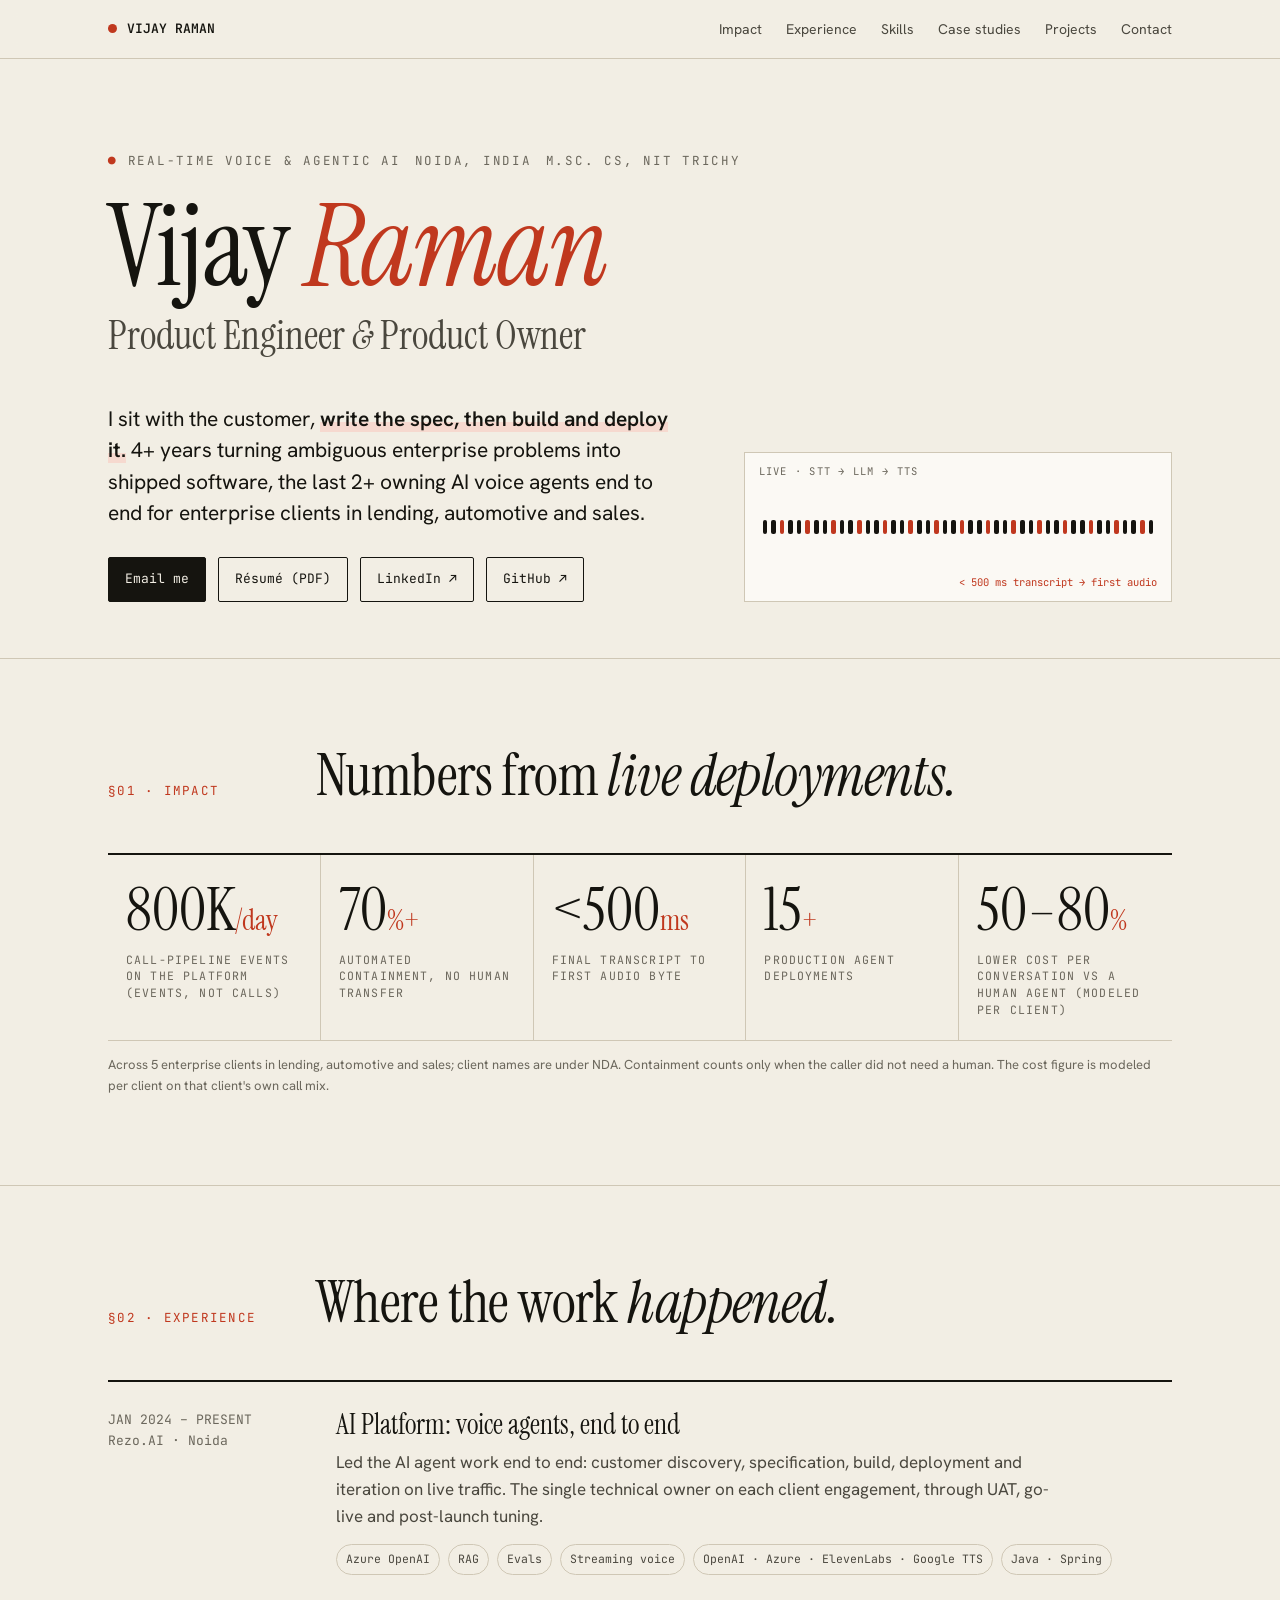
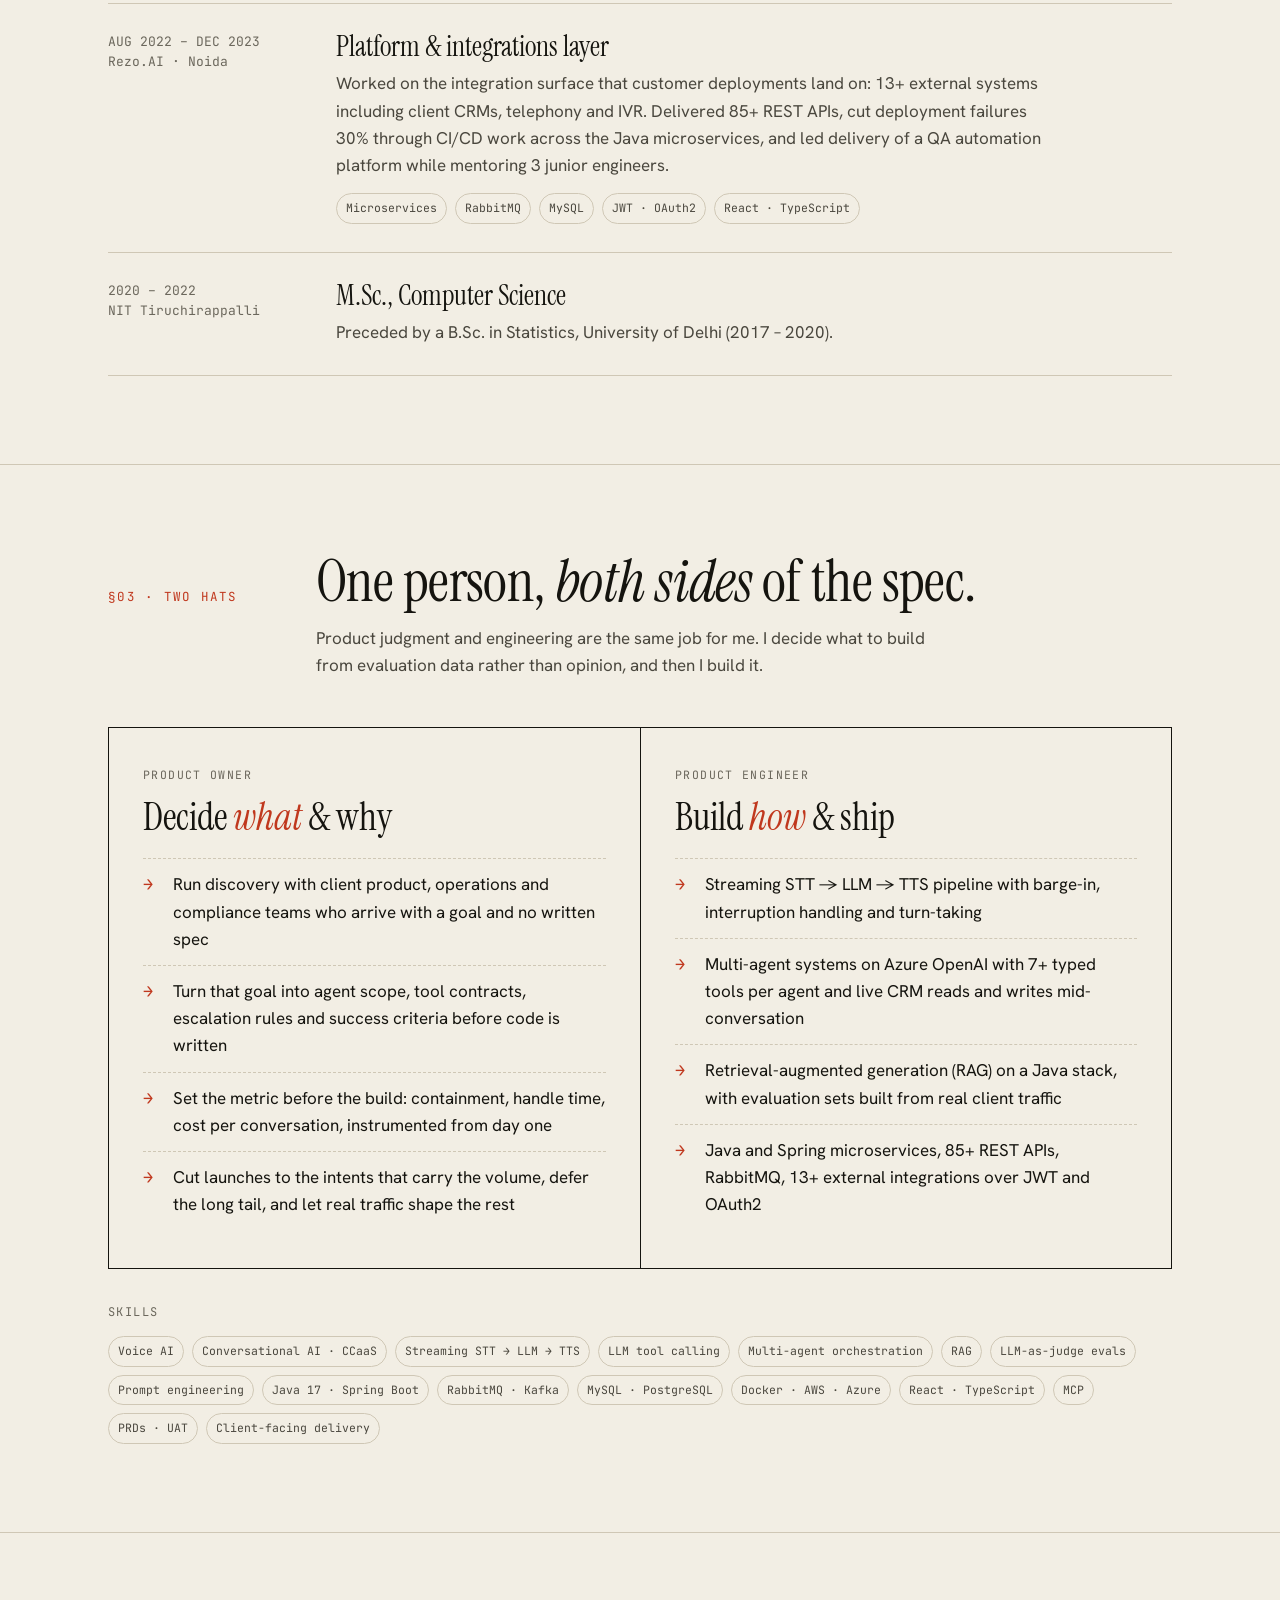
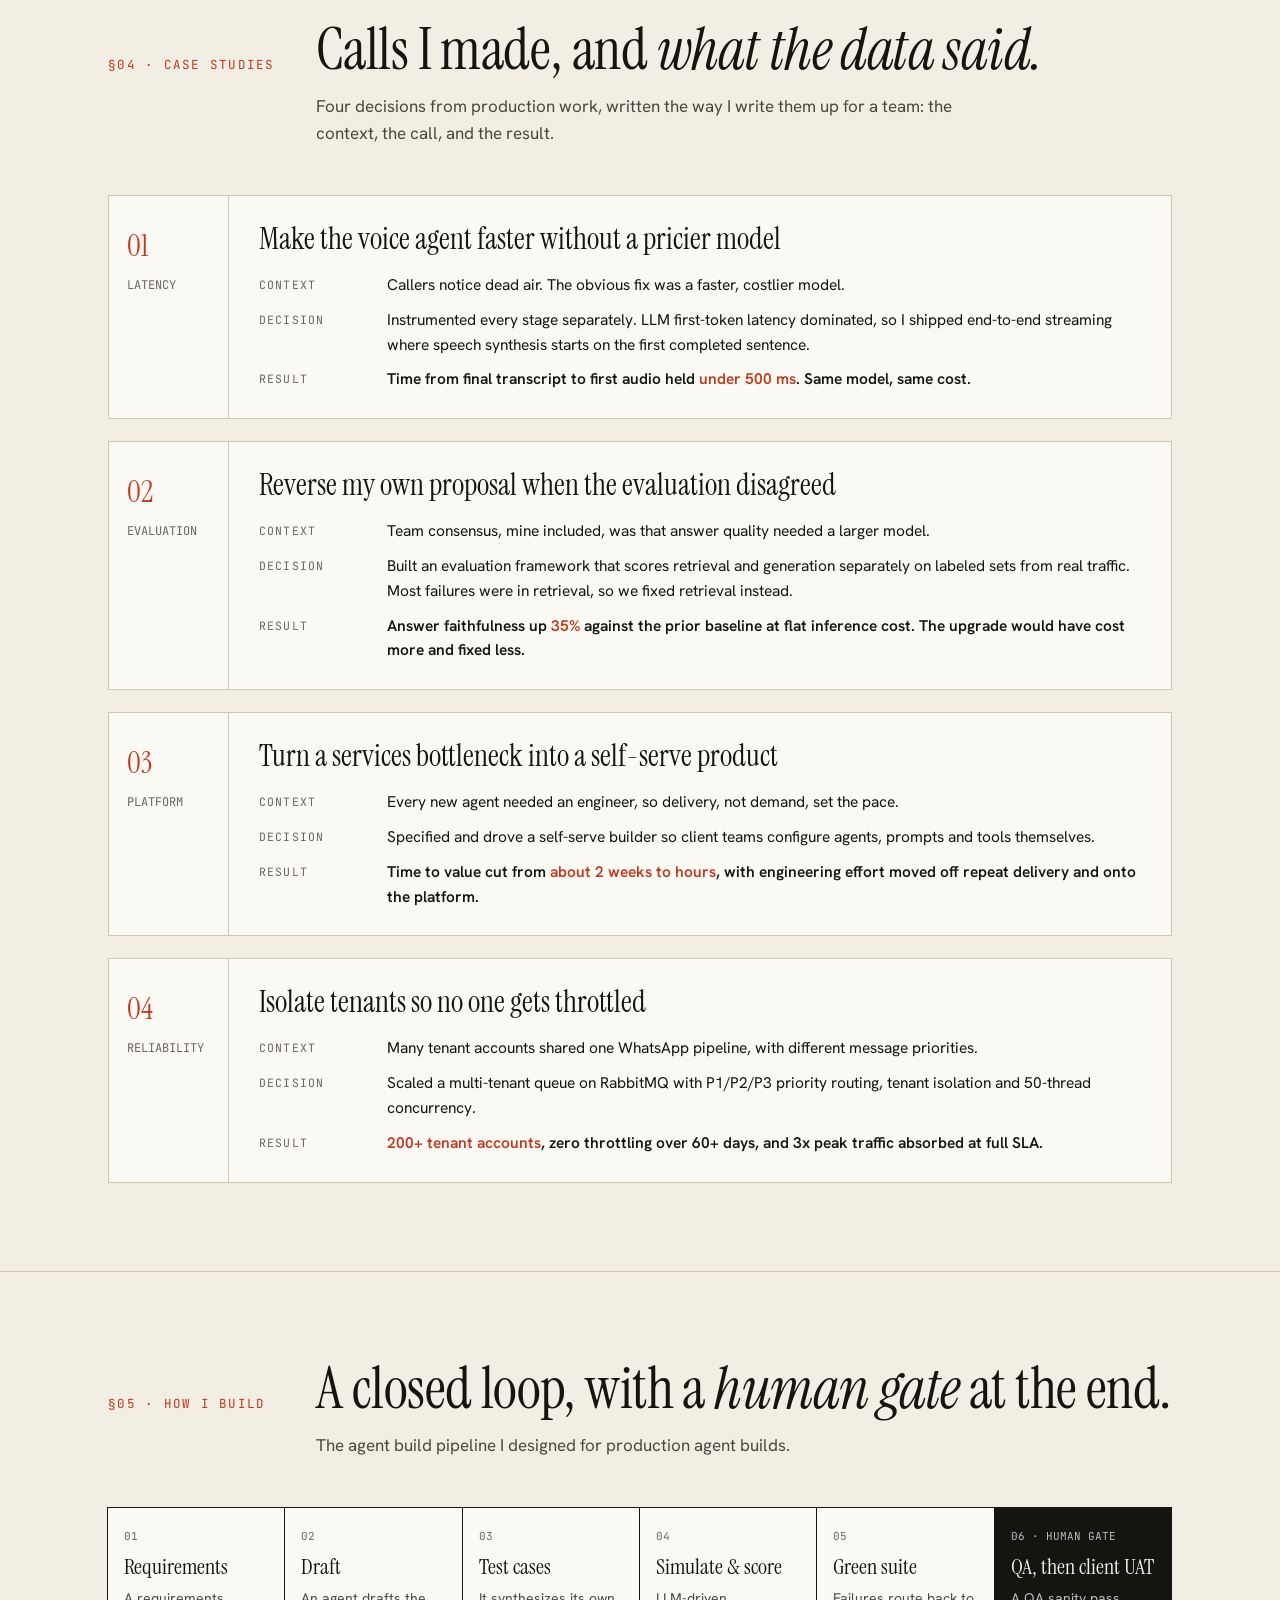
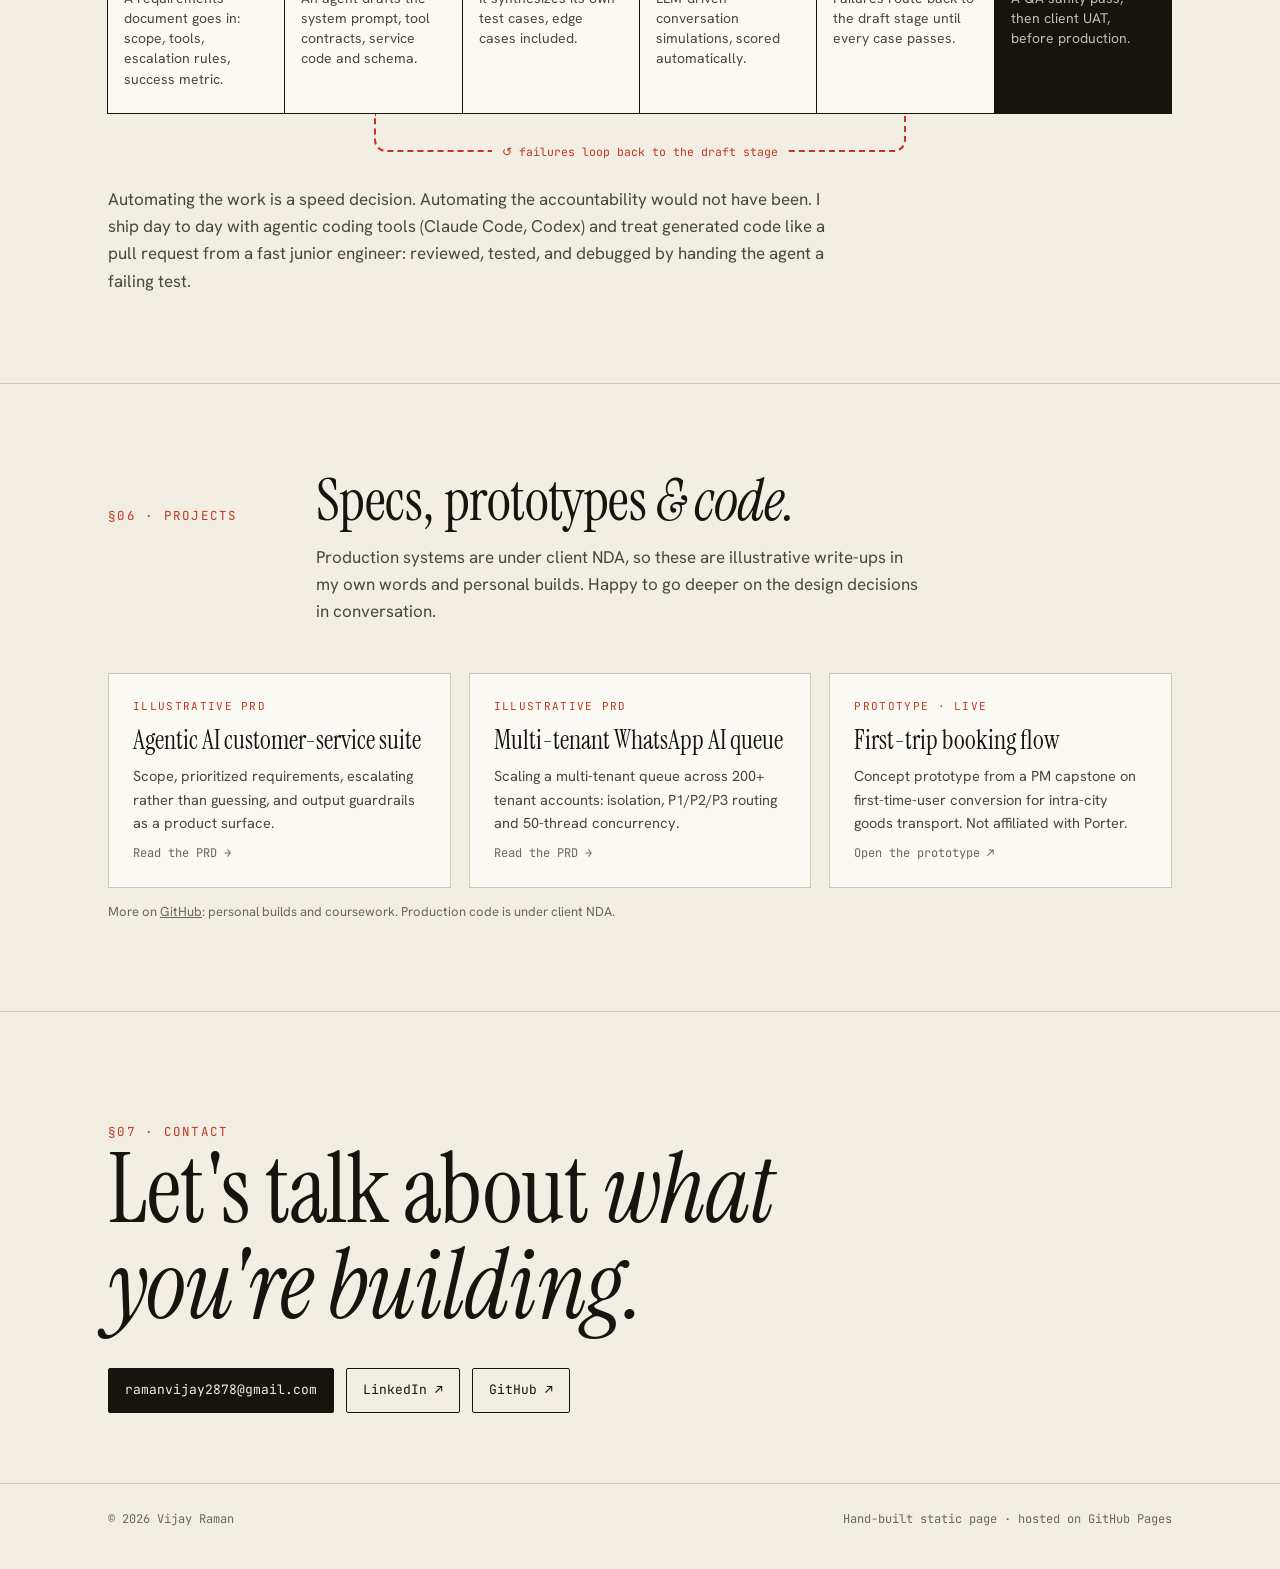
==== index.html @ 3b4a763f "Add personal portfolio site Single-page portfolio (Product Engineer & Product Owner, voice and agent" ====
<!doctype html>
<html lang="en">
<head>
<meta charset="utf-8">
<meta name="viewport" content="width=device-width, initial-scale=1">
<title>Vijay Raman · Product Engineer & Product Owner · Voice & Agentic AI</title>
<meta name="description" content="Vijay Raman builds real-time voice and agentic AI products end to end: customer discovery, specification, build, deployment and iteration on live traffic.">
<meta name="color-scheme" content="light dark">
<link rel="canonical" href="https://vijayraman1998.github.io/">
<meta property="og:title" content="Vijay Raman · Product Engineer & Product Owner">
<meta property="og:description" content="I sit with the customer, write the spec, then build and deploy it. Real-time voice and agentic AI.">
<meta property="og:type" content="website">
<meta property="og:url" content="https://vijayraman1998.github.io/">
<meta name="twitter:card" content="summary">
<link rel="icon" href="data:image/svg+xml,%3Csvg xmlns='http://www.w3.org/2000/svg' viewBox='0 0 16 16'%3E%3Ccircle cx='8' cy='8' r='6' fill='%23E2462B'/%3E%3C/svg%3E">
<script>document.documentElement.classList.add('js')</script>
<link rel="preconnect" href="https://fonts.googleapis.com">
<link rel="preconnect" href="https://fonts.gstatic.com" crossorigin>
<link href="https://fonts.googleapis.com/css2?family=Instrument+Serif:ital@0;1&family=Hanken+Grotesk:wght@400;600&family=JetBrains+Mono:wght@400;600&display=swap" rel="stylesheet">
<style>
  :root{
    --paper:#F2EEE4; --paper-2:#E9E3D6; --ink:#15140F; --ink-2:#4A473E; --ink-3:#6B675C;
    --rule:#CFC7B5; --signal:#C0381E; --signal-soft:#F6D9CF; --card:#FBF9F4;
    --serif:"Instrument Serif", Georgia, serif;
    --sans:"Hanken Grotesk", system-ui, sans-serif;
    --mono:"JetBrains Mono", ui-monospace, monospace;
  }
  @media (prefers-color-scheme: dark){
    :root{
      --paper:#12110E; --paper-2:#1B1A16; --ink:#EEE9DD; --ink-2:#BDB7A8; --ink-3:#8A8577;
      --rule:#34312A; --signal:#FF6A4D; --signal-soft:#3A1E17; --card:#191814;
    }
  }
  *{box-sizing:border-box;margin:0;padding:0}
  html{scroll-behavior:smooth;scroll-padding-top:72px}
  body{background:var(--paper);color:var(--ink);font-family:var(--sans);font-size:17px;line-height:1.6;-webkit-font-smoothing:antialiased;overflow-x:hidden}
  body::before{content:"";position:fixed;inset:0;pointer-events:none;z-index:0;opacity:.35;
    background-image:radial-gradient(var(--rule) .6px, transparent .6px);background-size:22px 22px}
  a{color:inherit}
  a:focus-visible{outline:2px solid var(--signal);outline-offset:3px}
  h1,h2,h3{text-wrap:balance}
  p{text-wrap:pretty}
  .wrap{position:relative;z-index:1;max-width:1120px;margin:0 auto;padding:0 28px}
  .sr{position:absolute;width:1px;height:1px;overflow:hidden;clip:rect(0 0 0 0);white-space:nowrap}
  .skip{position:absolute;left:-9999px;top:8px;z-index:10;background:var(--ink);color:var(--paper);padding:8px 12px;font-family:var(--mono);font-size:13px}
  .skip:focus{left:16px}

  /* nav */
  nav{position:sticky;top:0;z-index:5;background:var(--paper);background:color-mix(in srgb,var(--paper) 88%,transparent);-webkit-backdrop-filter:blur(8px);backdrop-filter:blur(8px);border-bottom:1px solid var(--rule)}
  nav .wrap{display:flex;align-items:center;justify-content:space-between;height:58px}
  .mark{font-family:var(--mono);font-size:13px;font-weight:600;text-decoration:none;display:flex;align-items:center;gap:10px;white-space:nowrap}
  .dot{width:9px;height:9px;border-radius:50%;background:var(--signal);animation:pulse 2.4s infinite}
  @keyframes pulse{0%{box-shadow:0 0 0 0 color-mix(in srgb,var(--signal) 60%,transparent)}70%{box-shadow:0 0 0 9px transparent}100%{box-shadow:0 0 0 0 transparent}}
  nav ul{display:flex;gap:24px;list-style:none;font-size:14px}
  nav ul a{text-decoration:none;color:var(--ink-2)}
  nav ul a:hover{color:var(--signal)}

  /* hero */
  header.hero{padding:92px 0 56px;border-bottom:1px solid var(--rule)}
  .eyebrow{font-family:var(--mono);font-size:12.5px;text-transform:uppercase;letter-spacing:.14em;color:var(--ink-3);display:flex;gap:14px;flex-wrap:wrap}
  .eyebrow b{color:var(--signal);font-weight:600}
  h1{font-family:var(--serif);font-weight:400;font-size:clamp(54px,9vw,118px);line-height:.92;letter-spacing:-.02em;margin:22px 0 0}
  h1 em{font-style:italic;color:var(--signal)}
  .roles{font-family:var(--serif);font-size:clamp(26px,3.4vw,40px);line-height:1.1;margin-top:14px;color:var(--ink-2)}
  .roles span{font-style:italic}
  .hero-grid{display:grid;grid-template-columns:1.15fr .85fr;gap:56px;align-items:end;margin-top:46px}
  .thesis{font-size:21px;line-height:1.5;max-width:580px}
  .thesis strong{background:linear-gradient(transparent 62%,var(--signal-soft) 62%);font-weight:600}
  .cta{display:flex;flex-wrap:wrap;gap:12px;margin-top:28px}
  .btn{font-family:var(--mono);font-size:13px;text-decoration:none;padding:11px 16px;border:1px solid var(--ink);border-radius:2px;display:inline-flex;gap:8px;align-items:center;transition:transform .15s, background .15s, color .15s}
  .btn:hover,.btn:focus-visible{transform:translateY(-2px)}
  .btn.primary{background:var(--ink);color:var(--paper)}
  .btn.primary:hover{background:var(--signal);border-color:var(--signal);color:#fff}
  .btn:not(.primary):hover{border-color:var(--signal);color:var(--signal)}

  /* waveform */
  .wave{height:150px;display:flex;align-items:center;gap:4px;padding:18px;border:1px solid var(--rule);background:var(--card);position:relative}
  .wave::before{content:"LIVE · STT → LLM → TTS";position:absolute;top:10px;left:14px;font-family:var(--mono);font-size:10.5px;letter-spacing:.12em;color:var(--ink-3)}
  .wave::after{content:"< 500 ms transcript → first audio";position:absolute;bottom:10px;right:14px;font-family:var(--mono);font-size:10.5px;color:var(--signal)}
  .wave i{flex:1;background:var(--ink);border-radius:2px;height:12%;animation:talk 1.6s ease-in-out infinite;transform-origin:center}
  .wave i:nth-child(3n){background:var(--signal)}
  @keyframes talk{0%,100%{height:10%}50%{height:var(--h,60%)}}

  /* sections */
  section{padding:88px 0;border-bottom:1px solid var(--rule)}
  .sec-head{display:grid;grid-template-columns:180px 1fr;gap:28px;margin-bottom:48px;align-items:baseline}
  .sec-no{font-family:var(--mono);font-size:12.5px;color:var(--signal);letter-spacing:.1em}
  h2{font-family:var(--serif);font-weight:400;font-size:clamp(36px,5vw,58px);line-height:1;letter-spacing:-.01em}
  h2 em{font-style:italic}
  .lede{color:var(--ink-2);max-width:640px;margin-top:14px}

  /* metrics */
  .metrics{display:grid;grid-template-columns:repeat(5,1fr);border-top:2px solid var(--ink);border-bottom:1px solid var(--rule)}
  .metric{padding:26px 18px 22px;border-right:1px solid var(--rule)}
  .metric:last-child{border-right:0}
  .metric .v{font-family:var(--serif);font-size:clamp(40px,4.6vw,60px);line-height:1}
  .metric .v small{font-size:.5em;color:var(--signal)}
  .metric .k{font-family:var(--mono);font-size:11.5px;text-transform:uppercase;letter-spacing:.1em;color:var(--ink-3);margin-top:12px;line-height:1.45}
  .footnote{font-size:13px;color:var(--ink-3);margin-top:14px}

  /* experience */
  .roles-list{display:grid;gap:0;border-top:2px solid var(--ink)}
  .role{display:grid;grid-template-columns:200px 1fr;gap:28px;padding:28px 0;border-bottom:1px solid var(--rule)}
  .role .when{font-family:var(--mono);font-size:13px;color:var(--ink-3)}
  .role h3{font-family:var(--serif);font-weight:400;font-size:28px;line-height:1.1}
  .role p{color:var(--ink-2);margin-top:8px;max-width:720px}
  .chips{display:flex;flex-wrap:wrap;gap:8px;margin-top:14px}
  .chip{font-family:var(--mono);font-size:11.5px;padding:5px 9px;border:1px solid var(--rule);border-radius:999px;color:var(--ink-2)}

  /* two hats */
  .hats{display:grid;grid-template-columns:1fr 1fr;gap:0;border:1px solid var(--ink)}
  .hat{padding:38px 34px;position:relative}
  .hat + .hat{border-left:1px solid var(--ink)}
  .hat h3{font-family:var(--serif);font-weight:400;font-size:38px;line-height:1}
  .hat h3 em{color:var(--signal)}
  .hat .tag{font-family:var(--mono);font-size:11.5px;letter-spacing:.12em;text-transform:uppercase;color:var(--ink-3);margin-bottom:14px}
  .hat ul{list-style:none;margin-top:22px}
  .hat li{padding:12px 0;border-top:1px dashed var(--rule);display:grid;grid-template-columns:22px 1fr;gap:8px}
  .hat li::before{content:"→";color:var(--signal);font-family:var(--mono)}
  .stack{margin-top:34px}
  .stack h3{font-family:var(--mono);font-size:12px;letter-spacing:.12em;text-transform:uppercase;color:var(--ink-3);font-weight:400;margin-bottom:12px}

  /* decision records */
  .records{display:grid;gap:22px}
  .rec{display:grid;grid-template-columns:120px 1fr;border:1px solid var(--rule);background:var(--card);transition:border-color .2s}
  .rec:hover{border-color:var(--ink-3)}
  .rec .id{border-right:1px solid var(--rule);padding:26px 18px;font-family:var(--mono);font-size:12px;color:var(--ink-3)}
  .rec .id b{display:block;font-size:30px;font-family:var(--serif);font-weight:400;color:var(--signal);margin-bottom:6px}
  .rec .body{padding:26px 30px}
  .rec h3{font-family:var(--serif);font-weight:400;font-size:30px;line-height:1.1}
  .rec dl{display:grid;grid-template-columns:110px 1fr;gap:10px 18px;margin-top:18px;font-size:15.5px}
  .rec dt{font-family:var(--mono);font-size:11.5px;letter-spacing:.1em;text-transform:uppercase;color:var(--ink-3);padding-top:3px}
  .rec dd.result{font-weight:600}
  .rec dd.result span{color:var(--signal)}

  /* pipeline */
  .pipe{display:grid;grid-template-columns:repeat(6,1fr);gap:0;position:relative;margin-top:8px}
  .step{border:1px solid var(--ink);margin-left:-1px;padding:20px 16px 24px;background:var(--card);min-height:170px;position:relative}
  .step .n{font-family:var(--mono);font-size:11px;color:var(--ink-3)}
  .step h3{font-family:var(--serif);font-weight:400;font-size:22px;line-height:1.1;margin:10px 0 8px;hyphens:auto}
  .step p{font-size:14px;color:var(--ink-2);line-height:1.45}
  .step.gate{background:var(--ink);color:var(--paper)}
  .step.gate p,.step.gate .n{color:color-mix(in srgb,var(--paper) 78%,transparent)}
  .loop{margin:0 0 0 calc(100%/12*3);width:calc(100%/6*3);height:38px;border:2px dashed var(--signal);border-top:0;border-radius:0 0 12px 12px;position:relative}
  .loop span{position:absolute;bottom:-11px;left:50%;transform:translateX(-50%);background:var(--paper);padding:0 10px;font-family:var(--mono);font-size:11.5px;color:var(--signal);white-space:nowrap}
  .pipe-note{margin-top:34px;max-width:720px;color:var(--ink-2)}

  /* work grid */
  .grid{display:grid;grid-template-columns:repeat(3,1fr);gap:18px}
  .card{border:1px solid var(--rule);background:var(--card);padding:24px;text-decoration:none;display:flex;flex-direction:column;gap:10px;transition:border-color .2s, transform .2s;min-height:210px}
  .card:hover,.card:focus-visible{border-color:var(--signal);transform:translateY(-4px)}
  .card .kind{font-family:var(--mono);font-size:11px;letter-spacing:.12em;text-transform:uppercase;color:var(--signal)}
  .card h3{font-family:var(--serif);font-weight:400;font-size:26px;line-height:1.1}
  .card p{font-size:14.5px;color:var(--ink-2);flex:1}
  .card .go{font-family:var(--mono);font-size:12px;color:var(--ink-3)}
  .card:hover .go{color:var(--signal)}

  /* contact */
  .contact{padding:110px 0 70px}
  .contact h2{font-size:clamp(46px,7.5vw,96px)}
  .contact .links{display:flex;flex-wrap:wrap;gap:12px;margin-top:34px}
  footer{padding:26px 0 40px;font-family:var(--mono);font-size:12px;color:var(--ink-3);display:flex;justify-content:space-between;flex-wrap:wrap;gap:10px}

  /* reveal (only when JS runs) */
  .js .rv{opacity:0;transform:translateY(18px);transition:opacity .7s ease, transform .7s ease}
  .js .rv.in{opacity:1;transform:none}
  .js .hero .rv{animation:rise .9s cubic-bezier(.2,.7,.2,1) forwards}
  .js .hero .rv:nth-child(2){animation-delay:.08s}.js .hero .rv:nth-child(3){animation-delay:.16s}
  @keyframes rise{to{opacity:1;transform:none}}
  @media (prefers-reduced-motion: reduce){
    *{animation:none!important;transition:none!important}
    html{scroll-behavior:auto}
    .js .rv{opacity:1!important;transform:none!important}
    .wave i{height:var(--h,40%)}
  }
  @media print{ .js .rv{opacity:1!important;transform:none!important} nav,.wave,.skip{display:none} body::before{display:none} }

  @media (max-width:1100px){
    .pipe{grid-template-columns:repeat(3,1fr)}
    .step{margin-top:-1px}
    .loop{display:none}
  }
  @media (max-width:900px){
    nav ul{gap:16px;overflow-x:auto;scrollbar-width:none;font-size:13px;margin-left:16px;white-space:nowrap}
    nav ul::-webkit-scrollbar{display:none}
    nav ul li:nth-child(-n+3){display:none}
    .hero-grid,.hats{grid-template-columns:1fr}
    .hat + .hat{border-left:0;border-top:1px solid var(--ink)}
    .metrics{grid-template-columns:repeat(2,1fr);border-bottom:0}
    .metric{border-bottom:1px solid var(--rule)}
    .metric:nth-child(2n){border-right:0}
    .metric:last-child{grid-column:1/-1}
    .sec-head,.role{grid-template-columns:1fr;gap:10px}
    .pipe{grid-template-columns:repeat(2,1fr)}
    .grid{grid-template-columns:1fr}
    .rec{grid-template-columns:1fr}
    .rec .id{border-right:0;border-bottom:1px solid var(--rule);padding:16px 22px}
    .rec dl{grid-template-columns:1fr;gap:4px}
    .rec dd{margin-bottom:10px}
  }
  @media (max-width:520px){
    .wrap{padding:0 16px}
    header.hero{padding-top:56px}
    .metrics{grid-template-columns:1fr}
    .metric{border-right:0}
    .pipe{grid-template-columns:1fr}
    nav ul li:nth-child(-n+4){display:none}
  }
</style>
</head>
<body>
<a class="skip" href="#impact">Skip to content</a>

<nav aria-label="Sections">
  <div class="wrap">
    <a class="mark" href="#top"><span class="dot" aria-hidden="true"></span>VIJAY RAMAN</a>
    <ul>
      <li><a href="#impact">Impact</a></li>
      <li><a href="#experience">Experience</a></li>
      <li><a href="#skills">Skills</a></li>
      <li><a href="#decisions">Case studies</a></li>
      <li><a href="#work">Projects</a></li>
      <li><a href="#contact">Contact</a></li>
    </ul>
  </div>
</nav>

<header class="hero" id="top">
  <div class="wrap">
    <div class="eyebrow rv"><span><b aria-hidden="true">●</b> Real-time voice &amp; agentic AI</span><span>Noida, India</span><span>M.Sc. CS, NIT Trichy</span></div>
    <h1 class="rv">Vijay <em>Raman</em></h1>
    <p class="roles rv">Product Engineer <span>&amp;</span> Product Owner</p>

    <div class="hero-grid">
      <div>
        <p class="thesis">I sit with the customer, <strong>write the spec, then build and deploy it.</strong> 4+ years turning ambiguous enterprise problems into shipped software, the last 2+ owning AI voice agents end to end for enterprise clients in lending, automotive and sales.</p>
        <div class="cta">
          <a class="btn primary" href="mailto:ramanvijay2878@gmail.com">Email me</a>
          <a class="btn" href="resume.pdf" target="_blank" rel="noopener">Résumé (PDF)<span class="sr"> (opens in new tab)</span></a>
          <a class="btn" href="https://www.linkedin.com/in/vijay-raman-a6b947178/" target="_blank" rel="noopener">LinkedIn <span aria-hidden="true">↗</span><span class="sr"> (opens in new tab)</span></a>
          <a class="btn" href="https://github.com/Vijayraman1998" target="_blank" rel="noopener">GitHub <span aria-hidden="true">↗</span><span class="sr"> (opens in new tab)</span></a>
        </div>
      </div>
      <div class="wave" aria-hidden="true" id="wave"></div>
    </div>
  </div>
</header>

<main>
<section id="impact">
  <div class="wrap">
    <div class="sec-head rv"><div class="sec-no">§01 · IMPACT</div><div><h2>Numbers from <em>live deployments.</em></h2></div></div>
    <div class="metrics rv">
      <div class="metric"><div class="v">800K<small>/day</small></div><div class="k">Call-pipeline events on the platform (events, not calls)</div></div>
      <div class="metric"><div class="v">70<small>%+</small></div><div class="k">Automated containment, no human transfer</div></div>
      <div class="metric"><div class="v">&lt;500<small>ms</small></div><div class="k">Final transcript to first audio byte</div></div>
      <div class="metric"><div class="v">15<small>+</small></div><div class="k">Production agent deployments</div></div>
      <div class="metric"><div class="v">50–80<small>%</small></div><div class="k">Lower cost per conversation vs a human agent (modeled per client)</div></div>
    </div>
    <p class="footnote rv">Across 5 enterprise clients in lending, automotive and sales; client names are under NDA. Containment counts only when the caller did not need a human. The cost figure is modeled per client on that client's own call mix.</p>
  </div>
</section>

<section id="experience">
  <div class="wrap">
    <div class="sec-head rv"><div class="sec-no">§02 · EXPERIENCE</div><div><h2>Where the work <em>happened.</em></h2></div></div>
    <div class="roles-list">
      <div class="role rv">
        <div class="when">JAN 2024 – PRESENT<br>Rezo.AI · Noida</div>
        <div>
          <h3>AI Platform: voice agents, end to end</h3>
          <p>Led the AI agent work end to end: customer discovery, specification, build, deployment and iteration on live traffic. The single technical owner on each client engagement, through UAT, go-live and post-launch tuning.</p>
          <div class="chips"><span class="chip">Azure OpenAI</span><span class="chip">RAG</span><span class="chip">Evals</span><span class="chip">Streaming voice</span><span class="chip">OpenAI · Azure · ElevenLabs · Google TTS</span><span class="chip">Java · Spring</span></div>
        </div>
      </div>
      <div class="role rv">
        <div class="when">AUG 2022 – DEC 2023<br>Rezo.AI · Noida</div>
        <div>
          <h3>Platform &amp; integrations layer</h3>
          <p>Worked on the integration surface that customer deployments land on: 13+ external systems including client CRMs, telephony and IVR. Delivered 85+ REST APIs, cut deployment failures 30% through CI/CD work across the Java microservices, and led delivery of a QA automation platform while mentoring 3 junior engineers.</p>
          <div class="chips"><span class="chip">Microservices</span><span class="chip">RabbitMQ</span><span class="chip">MySQL</span><span class="chip">JWT · OAuth2</span><span class="chip">React · TypeScript</span></div>
        </div>
      </div>
      <div class="role rv">
        <div class="when">2020 – 2022<br>NIT Tiruchirappalli</div>
        <div>
          <h3>M.Sc., Computer Science</h3>
          <p>Preceded by a B.Sc. in Statistics, University of Delhi (2017 – 2020).</p>
        </div>
      </div>
    </div>
  </div>
</section>

<section id="skills">
  <div class="wrap">
    <div class="sec-head rv"><div class="sec-no">§03 · TWO HATS</div><div><h2>One person, <em>both sides</em> of the spec.</h2><p class="lede">Product judgment and engineering are the same job for me. I decide what to build from evaluation data rather than opinion, and then I build it.</p></div></div>
    <div class="hats rv">
      <div class="hat">
        <div class="tag">Product Owner</div>
        <h3>Decide <em>what</em> &amp; why</h3>
        <ul>
          <li>Run discovery with client product, operations and compliance teams who arrive with a goal and no written spec</li>
          <li>Turn that goal into agent scope, tool contracts, escalation rules and success criteria before code is written</li>
          <li>Set the metric before the build: containment, handle time, cost per conversation, instrumented from day one</li>
          <li>Cut launches to the intents that carry the volume, defer the long tail, and let real traffic shape the rest</li>
        </ul>
      </div>
      <div class="hat">
        <div class="tag">Product Engineer</div>
        <h3>Build <em>how</em> &amp; ship</h3>
        <ul>
          <li>Streaming STT → LLM → TTS pipeline with barge-in, interruption handling and turn-taking</li>
          <li>Multi-agent systems on Azure OpenAI with 7+ typed tools per agent and live CRM reads and writes mid-conversation</li>
          <li>Retrieval-augmented generation (RAG) on a Java stack, with evaluation sets built from real client traffic</li>
          <li>Java and Spring microservices, 85+ REST APIs, RabbitMQ, 13+ external integrations over JWT and OAuth2</li>
        </ul>
      </div>
    </div>
    <div class="stack rv">
      <h3>Skills</h3>
      <div class="chips">
        <span class="chip">Voice AI</span><span class="chip">Conversational AI · CCaaS</span><span class="chip">Streaming STT → LLM → TTS</span><span class="chip">LLM tool calling</span><span class="chip">Multi-agent orchestration</span><span class="chip">RAG</span><span class="chip">LLM-as-judge evals</span><span class="chip">Prompt engineering</span><span class="chip">Java 17 · Spring Boot</span><span class="chip">RabbitMQ · Kafka</span><span class="chip">MySQL · PostgreSQL</span><span class="chip">Docker · AWS · Azure</span><span class="chip">React · TypeScript</span><span class="chip">MCP</span><span class="chip">PRDs · UAT</span><span class="chip">Client-facing delivery</span>
      </div>
    </div>
  </div>
</section>

<section id="decisions">
  <div class="wrap">
    <div class="sec-head rv"><div class="sec-no">§04 · CASE STUDIES</div><div><h2>Calls I made, and <em>what the data said.</em></h2><p class="lede">Four decisions from production work, written the way I write them up for a team: the context, the call, and the result.</p></div></div>
    <div class="records">
      <article class="rec rv">
        <div class="id"><b>01</b>LATENCY</div>
        <div class="body">
          <h3>Make the voice agent faster without a pricier model</h3>
          <dl>
            <dt>Context</dt><dd>Callers notice dead air. The obvious fix was a faster, costlier model.</dd>
            <dt>Decision</dt><dd>Instrumented every stage separately. LLM first-token latency dominated, so I shipped end-to-end streaming where speech synthesis starts on the first completed sentence.</dd>
            <dt>Result</dt><dd class="result">Time from final transcript to first audio held <span>under 500 ms</span>. Same model, same cost.</dd>
          </dl>
        </div>
      </article>
      <article class="rec rv">
        <div class="id"><b>02</b>EVALUATION</div>
        <div class="body">
          <h3>Reverse my own proposal when the evaluation disagreed</h3>
          <dl>
            <dt>Context</dt><dd>Team consensus, mine included, was that answer quality needed a larger model.</dd>
            <dt>Decision</dt><dd>Built an evaluation framework that scores retrieval and generation separately on labeled sets from real traffic. Most failures were in retrieval, so we fixed retrieval instead.</dd>
            <dt>Result</dt><dd class="result">Answer faithfulness up <span>35%</span> against the prior baseline at flat inference cost. The upgrade would have cost more and fixed less.</dd>
          </dl>
        </div>
      </article>
      <article class="rec rv">
        <div class="id"><b>03</b>PLATFORM</div>
        <div class="body">
          <h3>Turn a services bottleneck into a self-serve product</h3>
          <dl>
            <dt>Context</dt><dd>Every new agent needed an engineer, so delivery, not demand, set the pace.</dd>
            <dt>Decision</dt><dd>Specified and drove a self-serve builder so client teams configure agents, prompts and tools themselves.</dd>
            <dt>Result</dt><dd class="result">Time to value cut from <span>about 2 weeks to hours</span>, with engineering effort moved off repeat delivery and onto the platform.</dd>
          </dl>
        </div>
      </article>
      <article class="rec rv">
        <div class="id"><b>04</b>RELIABILITY</div>
        <div class="body">
          <h3>Isolate tenants so no one gets throttled</h3>
          <dl>
            <dt>Context</dt><dd>Many tenant accounts shared one WhatsApp pipeline, with different message priorities.</dd>
            <dt>Decision</dt><dd>Scaled a multi-tenant queue on RabbitMQ with P1/P2/P3 priority routing, tenant isolation and 50-thread concurrency.</dd>
            <dt>Result</dt><dd class="result"><span>200+ tenant accounts</span>, zero throttling over 60+ days, and 3x peak traffic absorbed at full SLA.</dd>
          </dl>
        </div>
      </article>
    </div>
  </div>
</section>

<section id="build">
  <div class="wrap">
    <div class="sec-head rv"><div class="sec-no">§05 · HOW I BUILD</div><div><h2>A closed loop, with a <em>human gate</em> at the end.</h2><p class="lede">The agent build pipeline I designed for production agent builds.</p></div></div>
    <div class="pipe rv">
      <div class="step"><div class="n">01</div><h3>Requirements</h3><p>A requirements document goes in: scope, tools, escalation rules, success metric.</p></div>
      <div class="step"><div class="n">02</div><h3>Draft</h3><p>An agent drafts the system prompt, tool contracts, service code and schema.</p></div>
      <div class="step"><div class="n">03</div><h3>Test cases</h3><p>It synthesizes its own test cases, edge cases included.</p></div>
      <div class="step"><div class="n">04</div><h3>Simulate &amp; score</h3><p>LLM-driven conversation simulations, scored automatically.</p></div>
      <div class="step"><div class="n">05</div><h3>Green suite</h3><p>Failures route back to the draft stage until every case passes.</p></div>
      <div class="step gate"><div class="n">06 · HUMAN GATE</div><h3>QA, then client UAT</h3><p>A QA sanity pass, then client UAT, before production.</p></div>
    </div>
    <div class="loop rv" aria-hidden="true"><span>↺ failures loop back to the draft stage</span></div>
    <p class="pipe-note rv">Automating the work is a speed decision. Automating the accountability would not have been. I ship day to day with agentic coding tools (Claude Code, Codex) and treat generated code like a pull request from a fast junior engineer: reviewed, tested, and debugged by handing the agent a failing test.</p>
  </div>
</section>

<section id="work">
  <div class="wrap">
    <div class="sec-head rv"><div class="sec-no">§06 · PROJECTS</div><div><h2>Specs, prototypes <em>&amp; code.</em></h2><p class="lede">Production systems are under client NDA, so these are illustrative write-ups in my own words and personal builds. Happy to go deeper on the design decisions in conversation.</p></div></div>
    <div class="grid">
      <a class="card rv" href="writing/agentic-cs-suite.html">
        <span class="kind">Illustrative PRD</span>
        <h3>Agentic AI customer-service suite</h3>
        <p>Scope, prioritized requirements, escalating rather than guessing, and output guardrails as a product surface.</p>
        <span class="go">Read the PRD →</span>
      </a>
      <a class="card rv" href="writing/whatsapp-queue.html">
        <span class="kind">Illustrative PRD</span>
        <h3>Multi-tenant WhatsApp AI queue</h3>
        <p>Scaling a multi-tenant queue across 200+ tenant accounts: isolation, P1/P2/P3 routing and 50-thread concurrency.</p>
        <span class="go">Read the PRD →</span>
      </a>
      <a class="card rv" href="https://vijayraman1998.github.io/porter-first-trip-prototype/" target="_blank" rel="noopener">
        <span class="kind">Prototype · Live</span>
        <h3>First-trip booking flow</h3>
        <p>Concept prototype from a PM capstone on first-time-user conversion for intra-city goods transport. Not affiliated with Porter.</p>
        <span class="go">Open the prototype <span aria-hidden="true">↗</span><span class="sr"> (opens in new tab)</span></span>
      </a>
    </div>
    <p class="footnote rv">More on <a href="https://github.com/Vijayraman1998" target="_blank" rel="noopener">GitHub<span class="sr"> (opens in new tab)</span></a>: personal builds and coursework. Production code is under client NDA.</p>
  </div>
</section>

<section class="contact" id="contact">
  <div class="wrap">
    <div class="sec-no rv">§07 · CONTACT</div>
    <h2 class="rv">Let's talk about <em>what you're building.</em></h2>
    <div class="links rv">
      <a class="btn primary" href="mailto:ramanvijay2878@gmail.com">ramanvijay2878@gmail.com</a>
      <a class="btn" href="https://www.linkedin.com/in/vijay-raman-a6b947178/" target="_blank" rel="noopener">LinkedIn <span aria-hidden="true">↗</span><span class="sr"> (opens in new tab)</span></a>
      <a class="btn" href="https://github.com/Vijayraman1998" target="_blank" rel="noopener">GitHub <span aria-hidden="true">↗</span><span class="sr"> (opens in new tab)</span></a>
    </div>
  </div>
</section>
</main>

<div class="wrap"><footer><span>© 2026 Vijay Raman</span><span>Hand-built static page · hosted on GitHub Pages</span></footer></div>

<script>
  const wave = document.getElementById('wave');
  for (let i = 0; i < 46; i++) {
    const b = document.createElement('i');
    const env = Math.sin((i / 45) * Math.PI);
    b.style.setProperty('--h', (18 + env * 70 * (0.55 + Math.random() * 0.45)).toFixed(0) + '%');
    b.style.animationDelay = (-Math.random() * 1.6).toFixed(2) + 's';
    b.style.animationDuration = (1.1 + Math.random() * 0.9).toFixed(2) + 's';
    wave.appendChild(b);
  }
  if (!('IntersectionObserver' in window)) {
    document.documentElement.classList.remove('js');
  } else {
    const io = new IntersectionObserver(es => es.forEach(e => { if (e.isIntersecting) { e.target.classList.add('in'); io.unobserve(e.target); } }), { threshold: 0.12 });
    document.querySelectorAll('main .rv, .contact .rv').forEach(el => io.observe(el));
  }
</script>
</body>
</html>
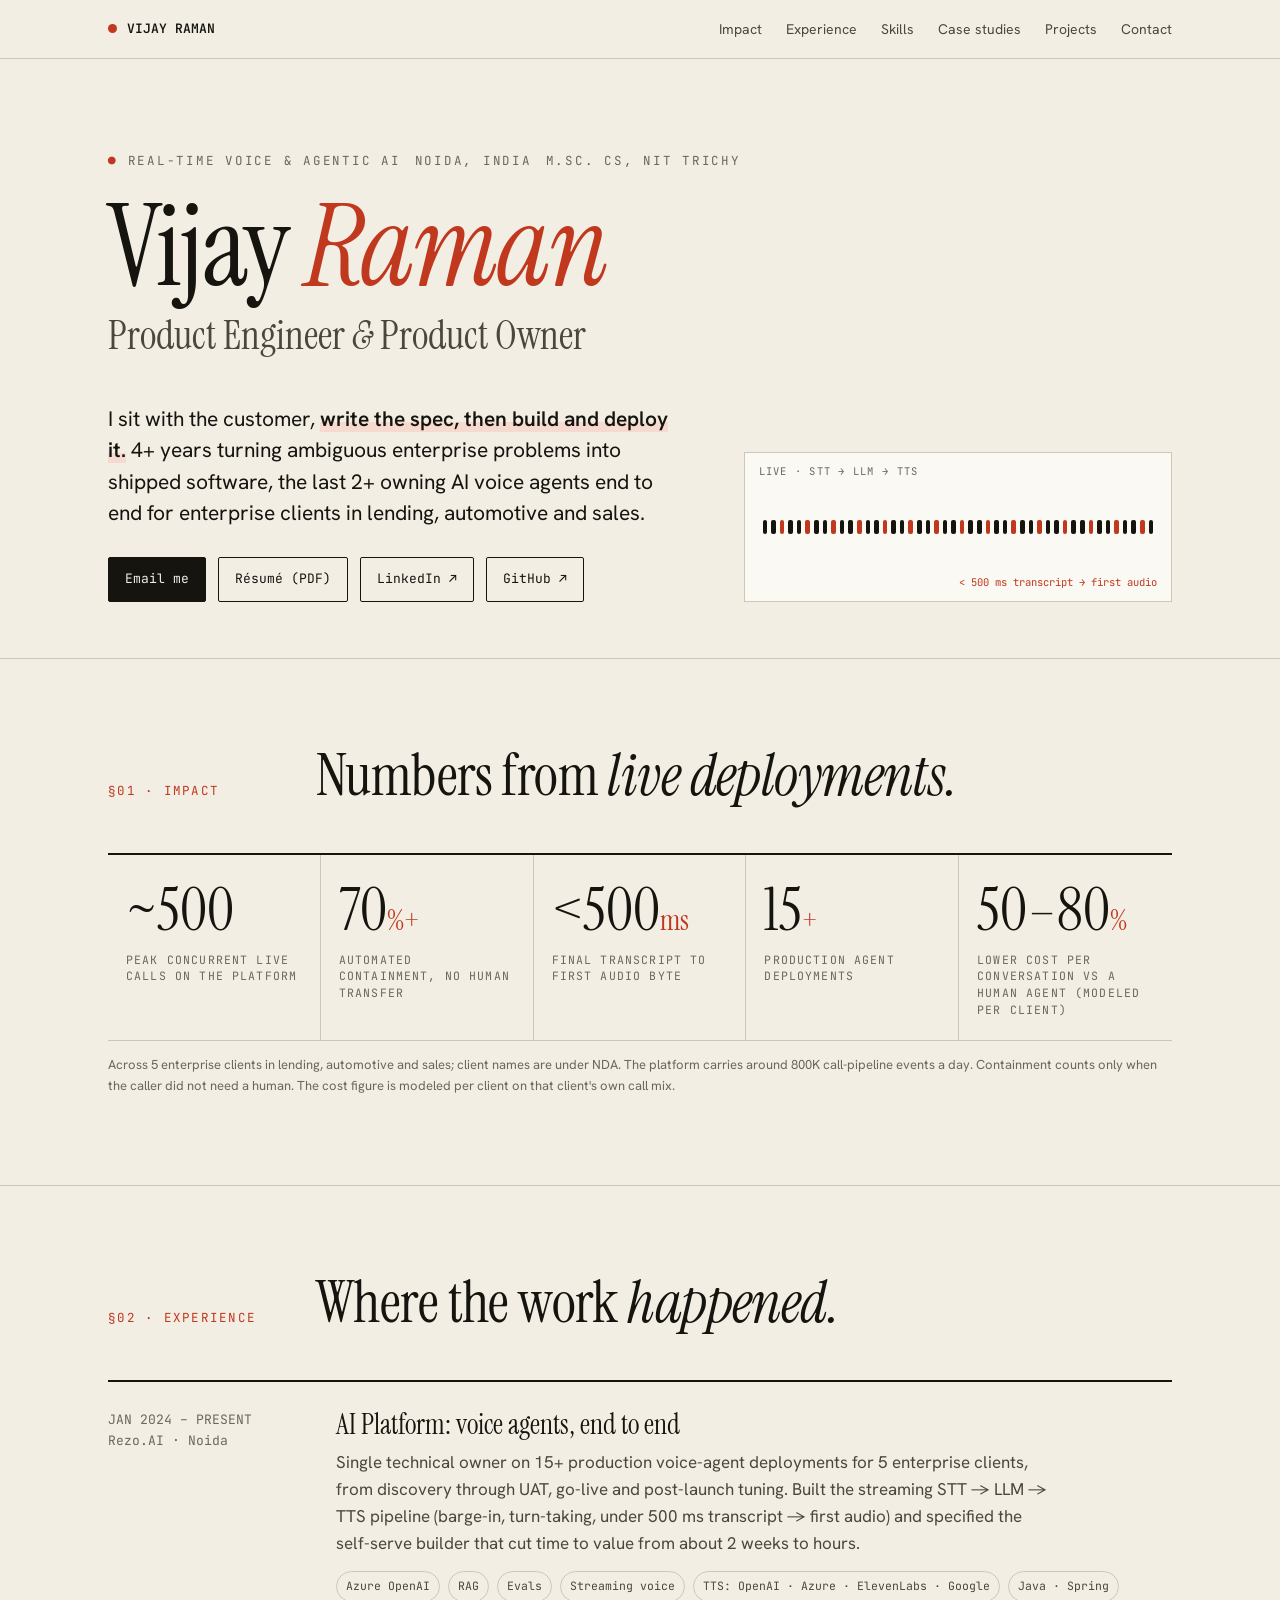
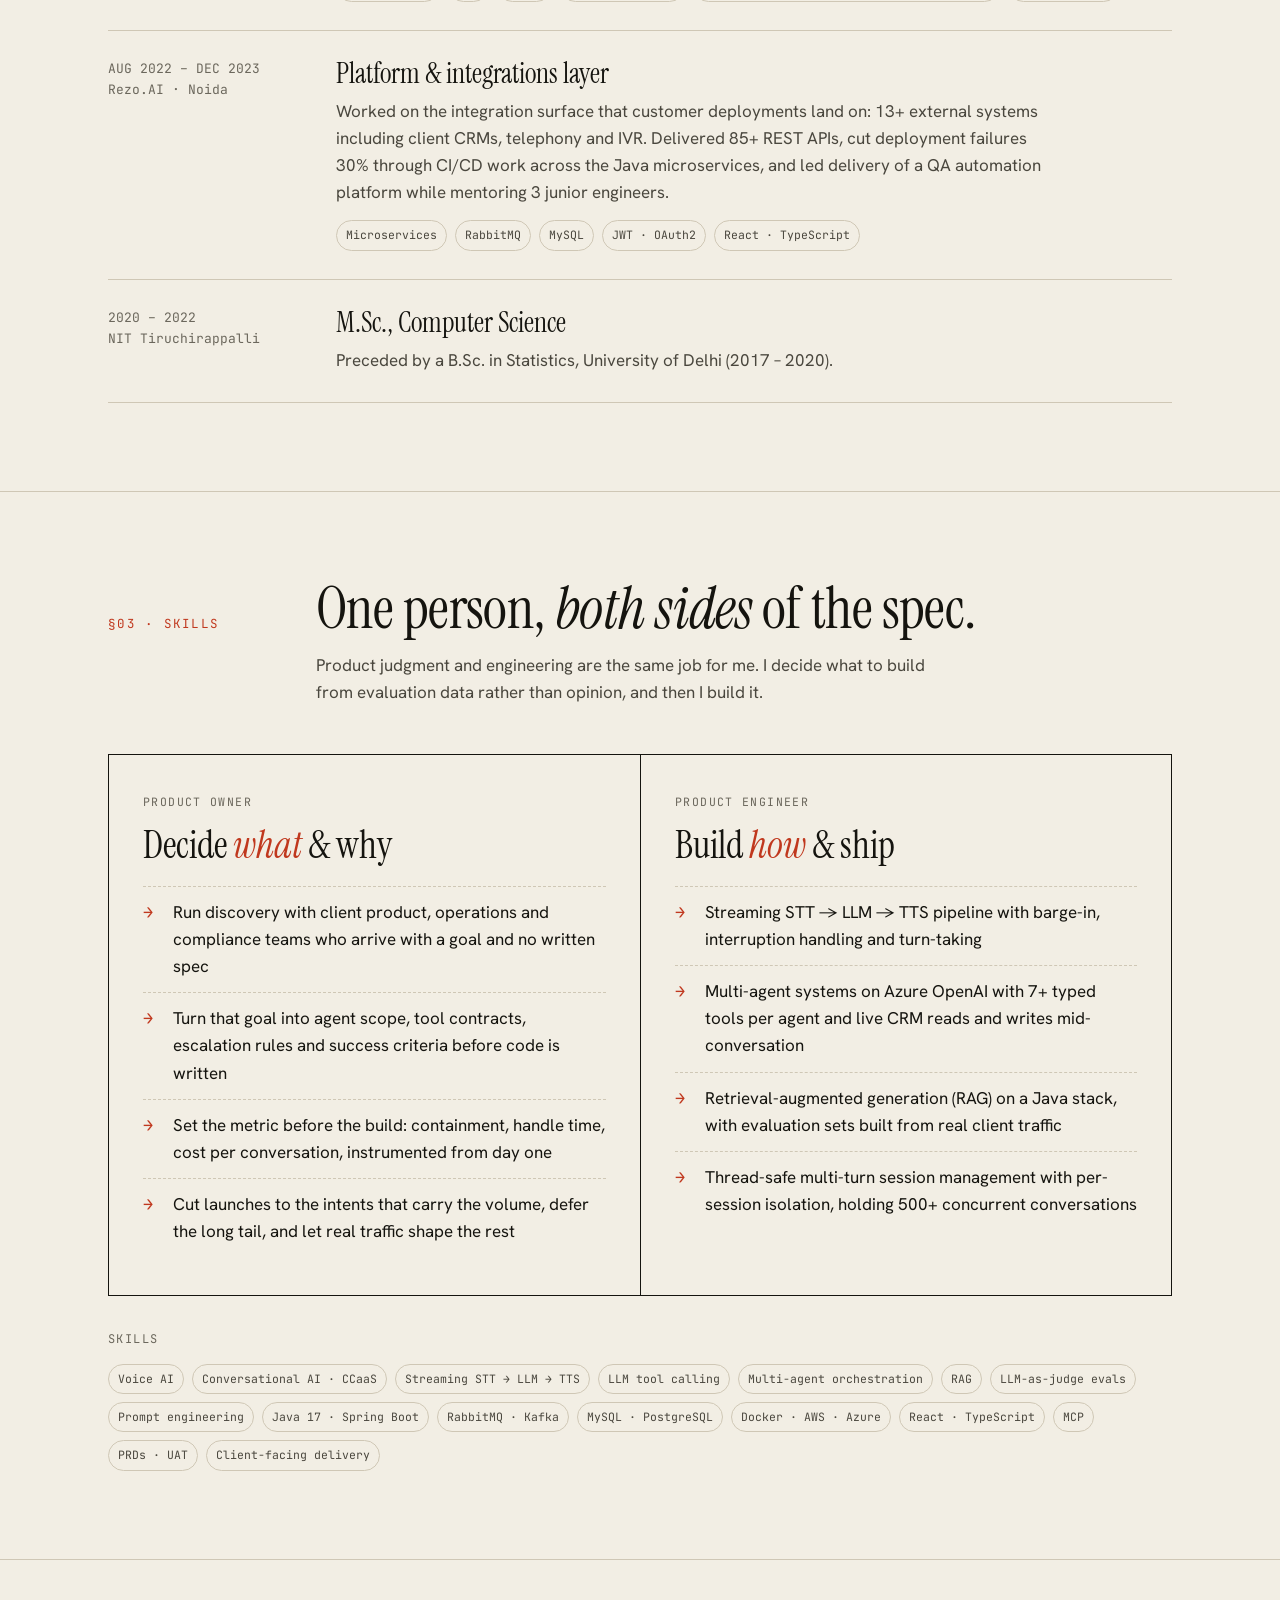
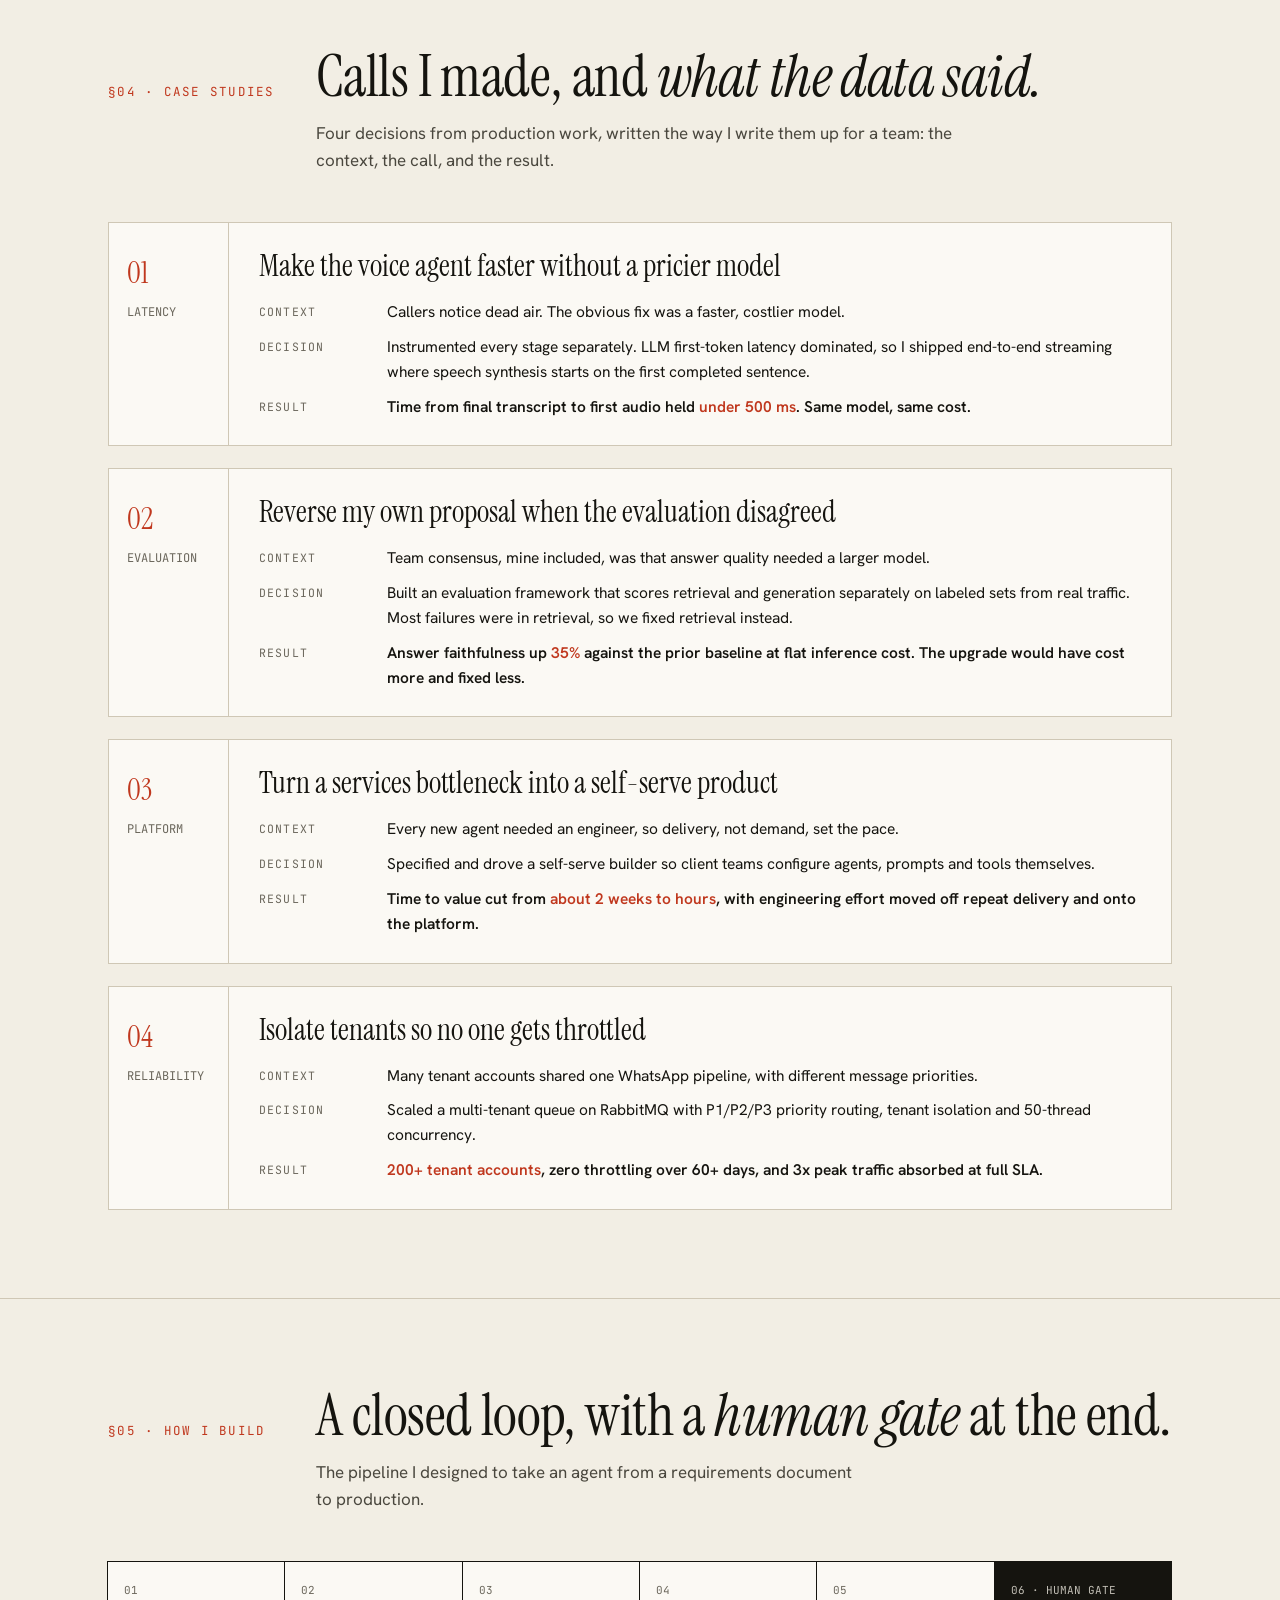
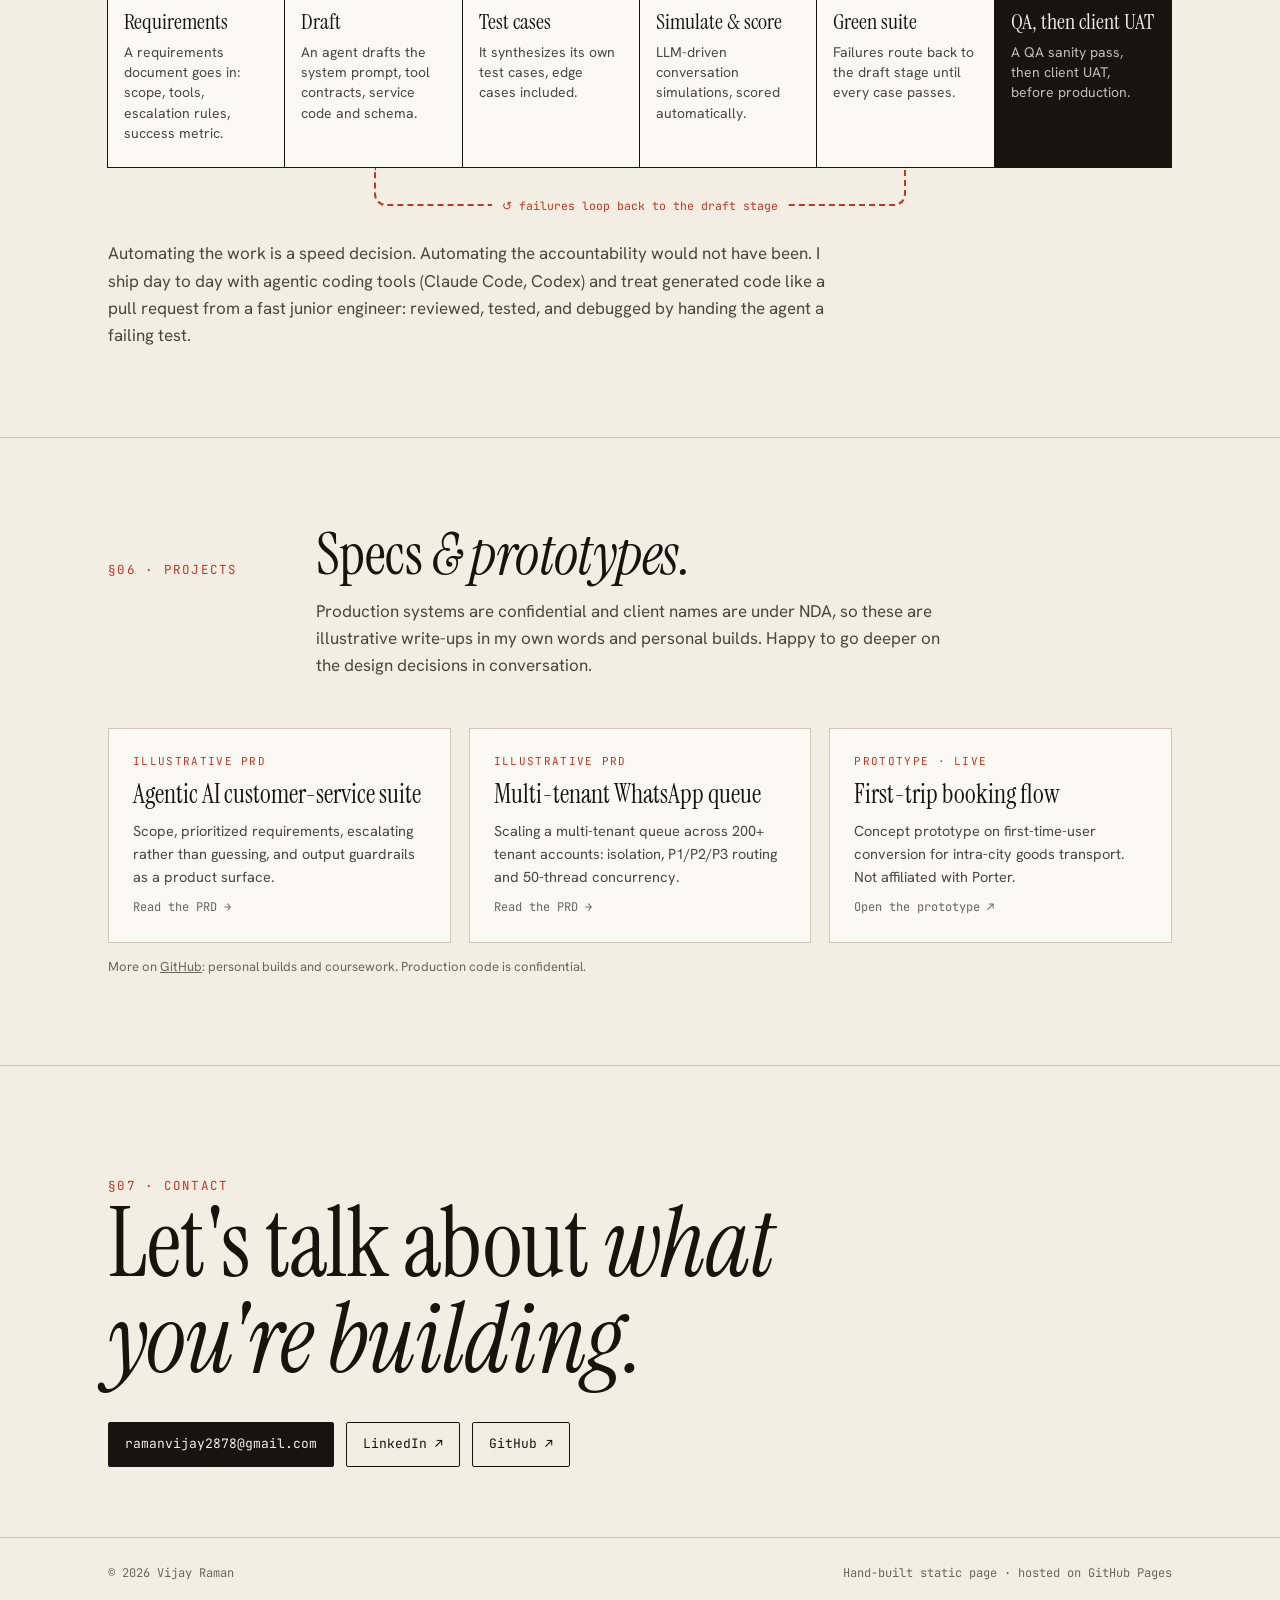
==== commit 353dd118: "Round 1 audit fixes: lead metric, role detail, NDA wording, a11y and validator fixes Co-Authored-By:" ====
--- a/index.html
+++ b/index.html
@@ -12,7 +12,7 @@
 <meta property="og:type" content="website">
 <meta property="og:url" content="https://vijayraman1998.github.io/">
 <meta name="twitter:card" content="summary">
-<link rel="icon" href="data:image/svg+xml,%3Csvg xmlns='http://www.w3.org/2000/svg' viewBox='0 0 16 16'%3E%3Ccircle cx='8' cy='8' r='6' fill='%23E2462B'/%3E%3C/svg%3E">
+<link rel="icon" href="data:image/svg+xml,%3Csvg%20xmlns='http://www.w3.org/2000/svg'%20viewBox='0%200%2016%2016'%3E%3Ccircle%20cx='8'%20cy='8'%20r='6'%20fill='%23E2462B'/%3E%3C/svg%3E">
 <script>document.documentElement.classList.add('js')</script>
 <link rel="preconnect" href="https://fonts.googleapis.com">
 <link rel="preconnect" href="https://fonts.gstatic.com" crossorigin>
@@ -70,7 +70,7 @@
   .btn{font-family:var(--mono);font-size:13px;text-decoration:none;padding:11px 16px;border:1px solid var(--ink);border-radius:2px;display:inline-flex;gap:8px;align-items:center;transition:transform .15s, background .15s, color .15s}
   .btn:hover,.btn:focus-visible{transform:translateY(-2px)}
   .btn.primary{background:var(--ink);color:var(--paper)}
-  .btn.primary:hover{background:var(--signal);border-color:var(--signal);color:#fff}
+  .btn.primary:hover{background:var(--signal);border-color:var(--signal);color:var(--paper)}
   .btn:not(.primary):hover{border-color:var(--signal);color:var(--signal)}
 
   /* waveform */
@@ -251,13 +251,13 @@
   <div class="wrap">
     <div class="sec-head rv"><div class="sec-no">§01 · IMPACT</div><div><h2>Numbers from <em>live deployments.</em></h2></div></div>
     <div class="metrics rv">
-      <div class="metric"><div class="v">800K<small>/day</small></div><div class="k">Call-pipeline events on the platform (events, not calls)</div></div>
+      <div class="metric"><div class="v">~500</div><div class="k">Peak concurrent live calls on the platform</div></div>
       <div class="metric"><div class="v">70<small>%+</small></div><div class="k">Automated containment, no human transfer</div></div>
       <div class="metric"><div class="v">&lt;500<small>ms</small></div><div class="k">Final transcript to first audio byte</div></div>
       <div class="metric"><div class="v">15<small>+</small></div><div class="k">Production agent deployments</div></div>
       <div class="metric"><div class="v">50–80<small>%</small></div><div class="k">Lower cost per conversation vs a human agent (modeled per client)</div></div>
     </div>
-    <p class="footnote rv">Across 5 enterprise clients in lending, automotive and sales; client names are under NDA. Containment counts only when the caller did not need a human. The cost figure is modeled per client on that client's own call mix.</p>
+    <p class="footnote rv">Across 5 enterprise clients in lending, automotive and sales; client names are under NDA. The platform carries around 800K call-pipeline events a day. Containment counts only when the caller did not need a human. The cost figure is modeled per client on that client's own call mix.</p>
   </div>
 </section>
 
@@ -269,8 +269,8 @@
         <div class="when">JAN 2024 – PRESENT<br>Rezo.AI · Noida</div>
         <div>
           <h3>AI Platform: voice agents, end to end</h3>
-          <p>Led the AI agent work end to end: customer discovery, specification, build, deployment and iteration on live traffic. The single technical owner on each client engagement, through UAT, go-live and post-launch tuning.</p>
-          <div class="chips"><span class="chip">Azure OpenAI</span><span class="chip">RAG</span><span class="chip">Evals</span><span class="chip">Streaming voice</span><span class="chip">OpenAI · Azure · ElevenLabs · Google TTS</span><span class="chip">Java · Spring</span></div>
+          <p>Single technical owner on 15+ production voice-agent deployments for 5 enterprise clients, from discovery through UAT, go-live and post-launch tuning. Built the streaming STT → LLM → TTS pipeline (barge-in, turn-taking, under 500 ms transcript → first audio) and specified the self-serve builder that cut time to value from about 2 weeks to hours.</p>
+          <div class="chips"><span class="chip">Azure OpenAI</span><span class="chip">RAG</span><span class="chip">Evals</span><span class="chip">Streaming voice</span><span class="chip">TTS: OpenAI · Azure · ElevenLabs · Google</span><span class="chip">Java · Spring</span></div>
         </div>
       </div>
       <div class="role rv">
@@ -294,7 +294,7 @@
 
 <section id="skills">
   <div class="wrap">
-    <div class="sec-head rv"><div class="sec-no">§03 · TWO HATS</div><div><h2>One person, <em>both sides</em> of the spec.</h2><p class="lede">Product judgment and engineering are the same job for me. I decide what to build from evaluation data rather than opinion, and then I build it.</p></div></div>
+    <div class="sec-head rv"><div class="sec-no">§03 · SKILLS</div><div><h2>One person, <em>both sides</em> of the spec.</h2><p class="lede">Product judgment and engineering are the same job for me. I decide what to build from evaluation data rather than opinion, and then I build it.</p></div></div>
     <div class="hats rv">
       <div class="hat">
         <div class="tag">Product Owner</div>
@@ -313,7 +313,7 @@
           <li>Streaming STT → LLM → TTS pipeline with barge-in, interruption handling and turn-taking</li>
           <li>Multi-agent systems on Azure OpenAI with 7+ typed tools per agent and live CRM reads and writes mid-conversation</li>
           <li>Retrieval-augmented generation (RAG) on a Java stack, with evaluation sets built from real client traffic</li>
-          <li>Java and Spring microservices, 85+ REST APIs, RabbitMQ, 13+ external integrations over JWT and OAuth2</li>
+          <li>Thread-safe multi-turn session management with per-session isolation, holding 500+ concurrent conversations</li>
         </ul>
       </div>
     </div>
@@ -380,7 +380,7 @@
 
 <section id="build">
   <div class="wrap">
-    <div class="sec-head rv"><div class="sec-no">§05 · HOW I BUILD</div><div><h2>A closed loop, with a <em>human gate</em> at the end.</h2><p class="lede">The agent build pipeline I designed for production agent builds.</p></div></div>
+    <div class="sec-head rv"><div class="sec-no">§05 · HOW I BUILD</div><div><h2>A closed loop, with a <em>human gate</em> at the end.</h2><p class="lede">The pipeline I designed to take an agent from a requirements document to production.</p></div></div>
     <div class="pipe rv">
       <div class="step"><div class="n">01</div><h3>Requirements</h3><p>A requirements document goes in: scope, tools, escalation rules, success metric.</p></div>
       <div class="step"><div class="n">02</div><h3>Draft</h3><p>An agent drafts the system prompt, tool contracts, service code and schema.</p></div>
@@ -396,7 +396,7 @@
 
 <section id="work">
   <div class="wrap">
-    <div class="sec-head rv"><div class="sec-no">§06 · PROJECTS</div><div><h2>Specs, prototypes <em>&amp; code.</em></h2><p class="lede">Production systems are under client NDA, so these are illustrative write-ups in my own words and personal builds. Happy to go deeper on the design decisions in conversation.</p></div></div>
+    <div class="sec-head rv"><div class="sec-no">§06 · PROJECTS</div><div><h2>Specs <em>&amp; prototypes.</em></h2><p class="lede">Production systems are confidential and client names are under NDA, so these are illustrative write-ups in my own words and personal builds. Happy to go deeper on the design decisions in conversation.</p></div></div>
     <div class="grid">
       <a class="card rv" href="writing/agentic-cs-suite.html">
         <span class="kind">Illustrative PRD</span>
@@ -406,18 +406,18 @@
       </a>
       <a class="card rv" href="writing/whatsapp-queue.html">
         <span class="kind">Illustrative PRD</span>
-        <h3>Multi-tenant WhatsApp AI queue</h3>
+        <h3>Multi-tenant WhatsApp queue</h3>
         <p>Scaling a multi-tenant queue across 200+ tenant accounts: isolation, P1/P2/P3 routing and 50-thread concurrency.</p>
         <span class="go">Read the PRD →</span>
       </a>
       <a class="card rv" href="https://vijayraman1998.github.io/porter-first-trip-prototype/" target="_blank" rel="noopener">
         <span class="kind">Prototype · Live</span>
         <h3>First-trip booking flow</h3>
-        <p>Concept prototype from a PM capstone on first-time-user conversion for intra-city goods transport. Not affiliated with Porter.</p>
+        <p>Concept prototype on first-time-user conversion for intra-city goods transport. Not affiliated with Porter.</p>
         <span class="go">Open the prototype <span aria-hidden="true">↗</span><span class="sr"> (opens in new tab)</span></span>
       </a>
     </div>
-    <p class="footnote rv">More on <a href="https://github.com/Vijayraman1998" target="_blank" rel="noopener">GitHub<span class="sr"> (opens in new tab)</span></a>: personal builds and coursework. Production code is under client NDA.</p>
+    <p class="footnote rv">More on <a href="https://github.com/Vijayraman1998" target="_blank" rel="noopener">GitHub<span class="sr"> (opens in new tab)</span></a>: personal builds and coursework. Production code is confidential.</p>
   </div>
 </section>
 
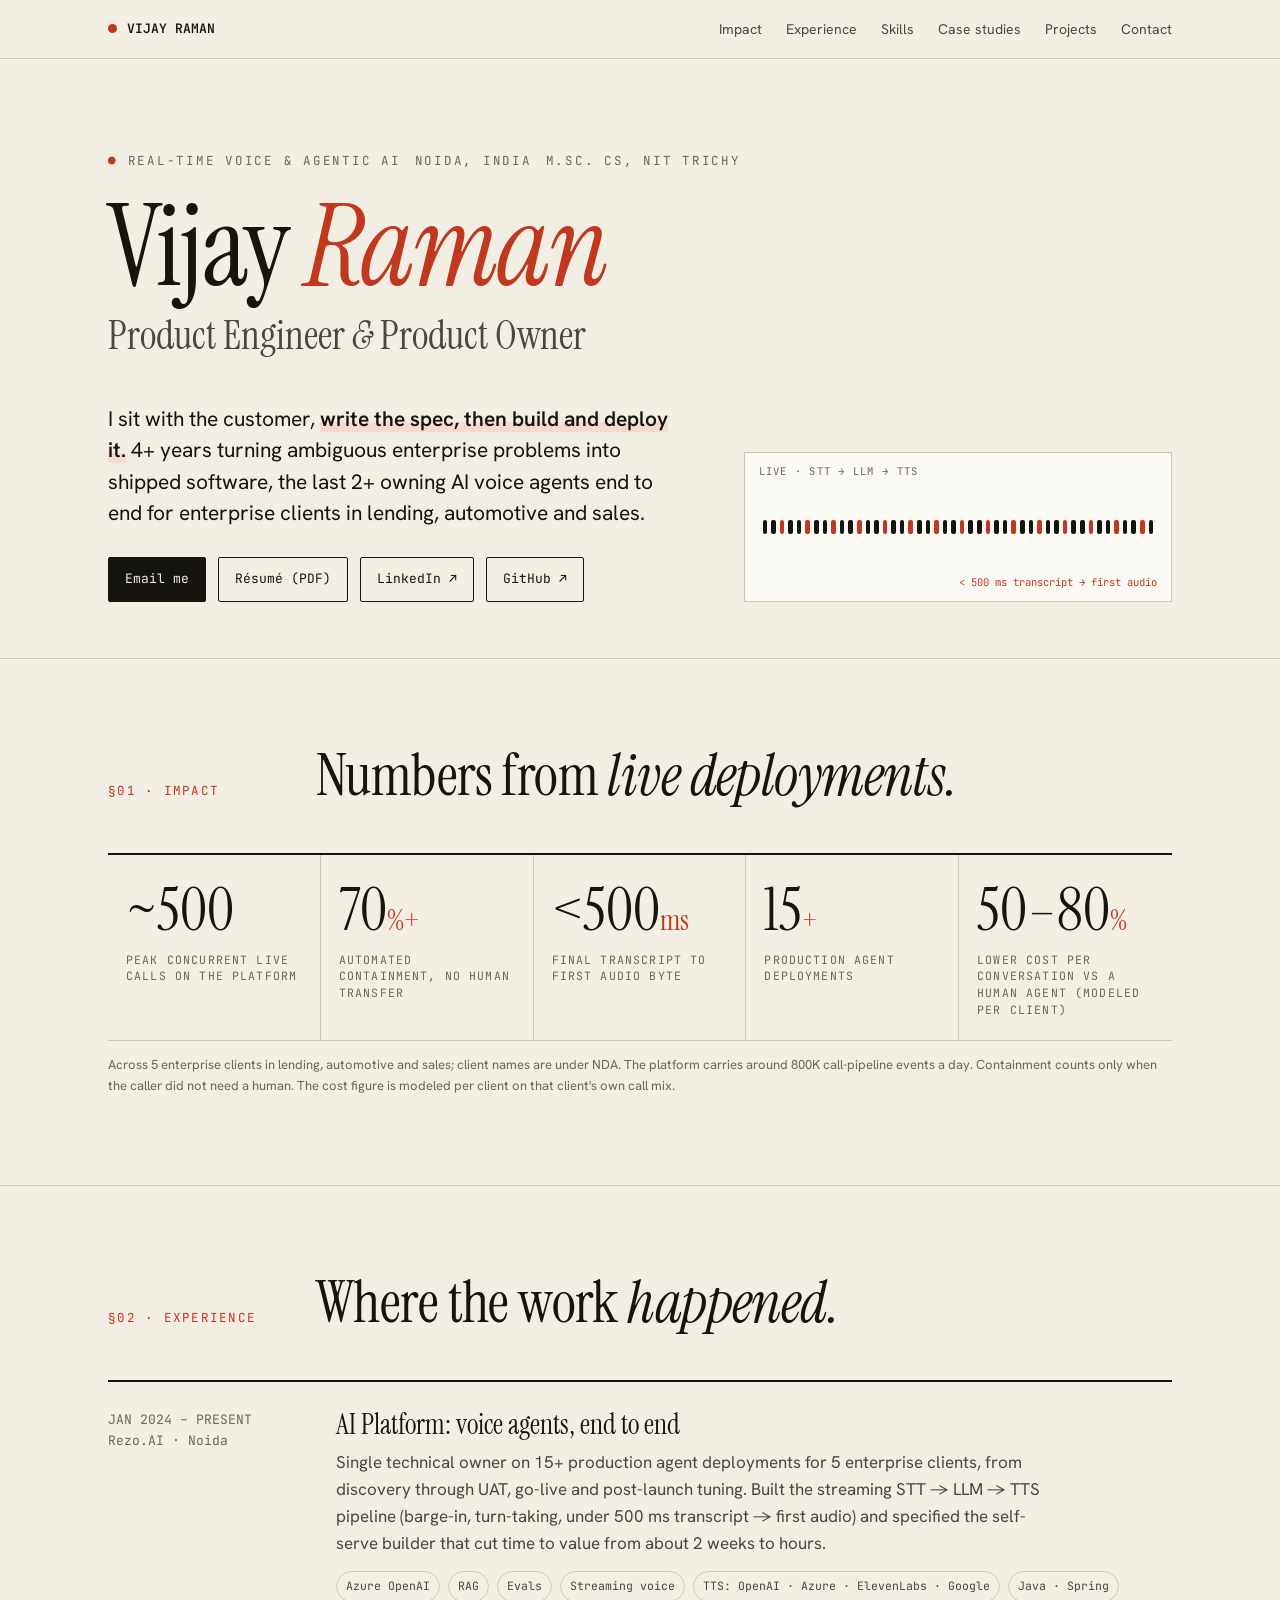
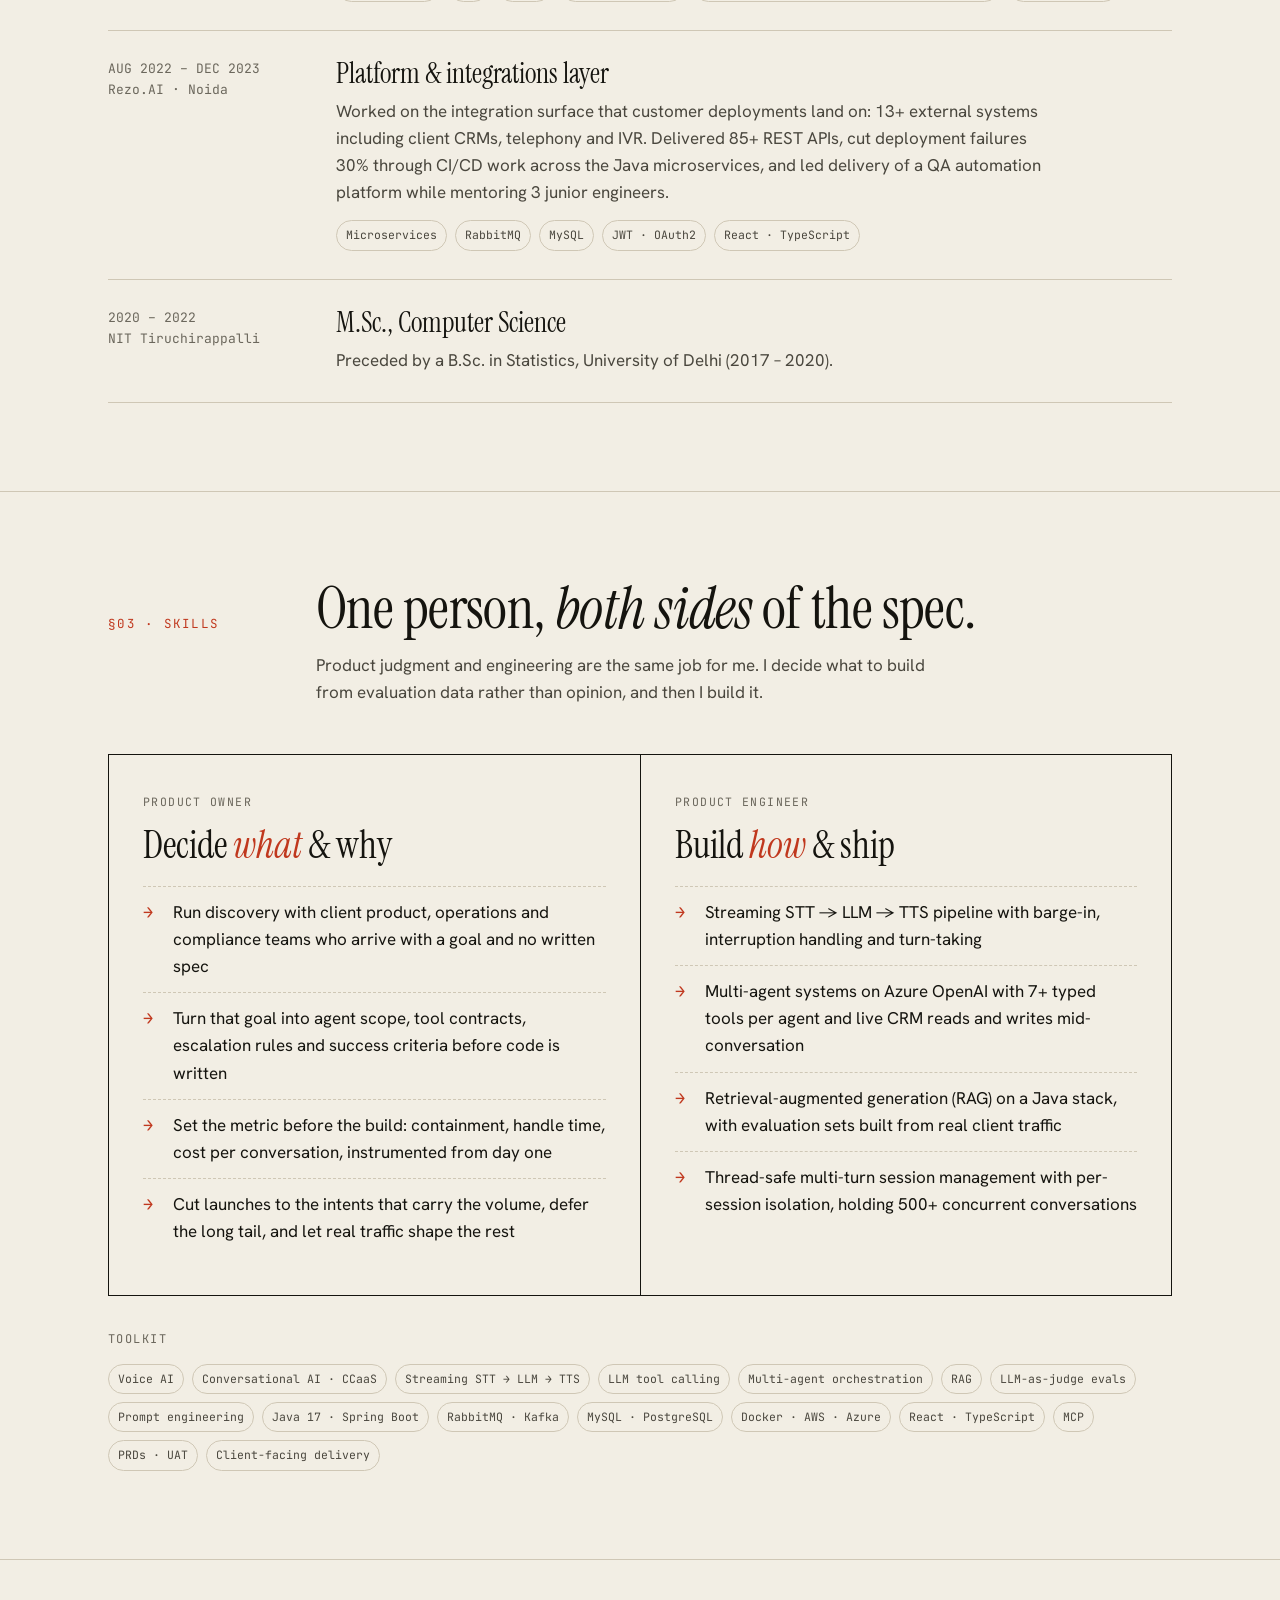
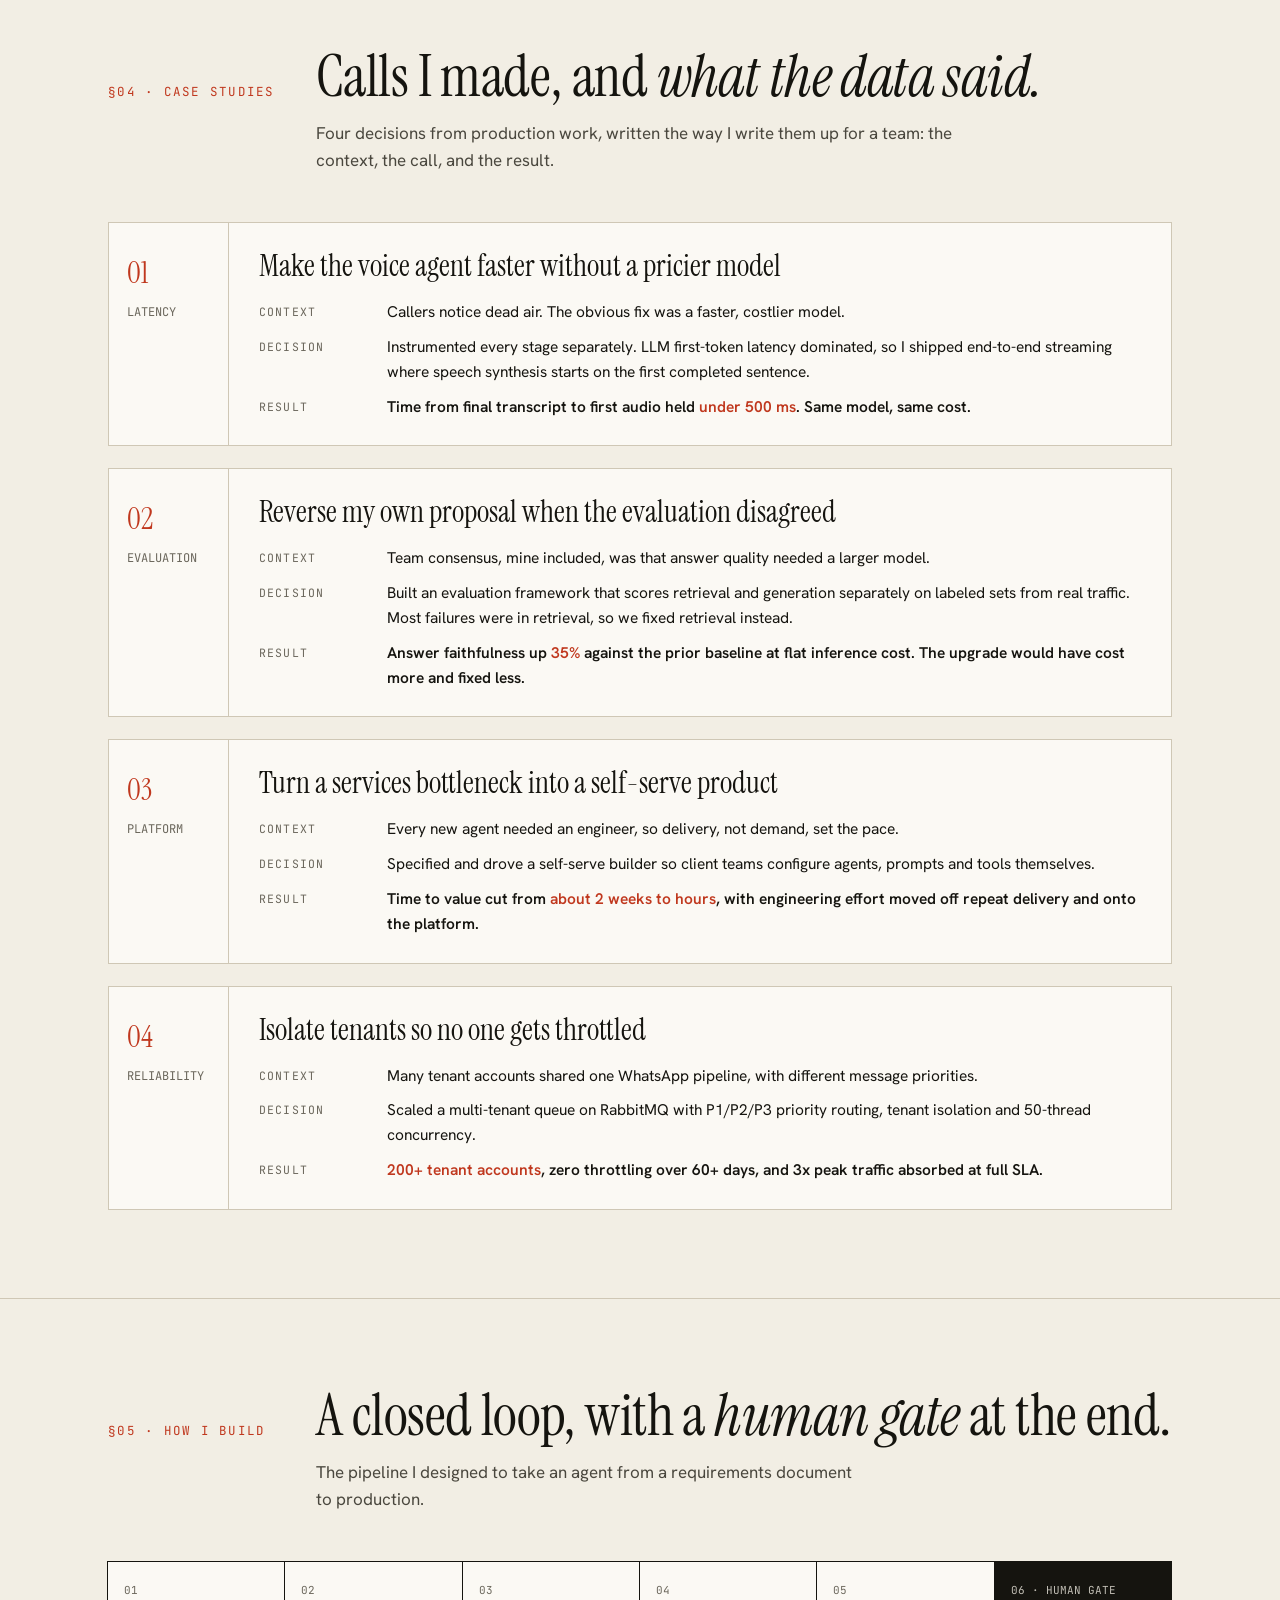
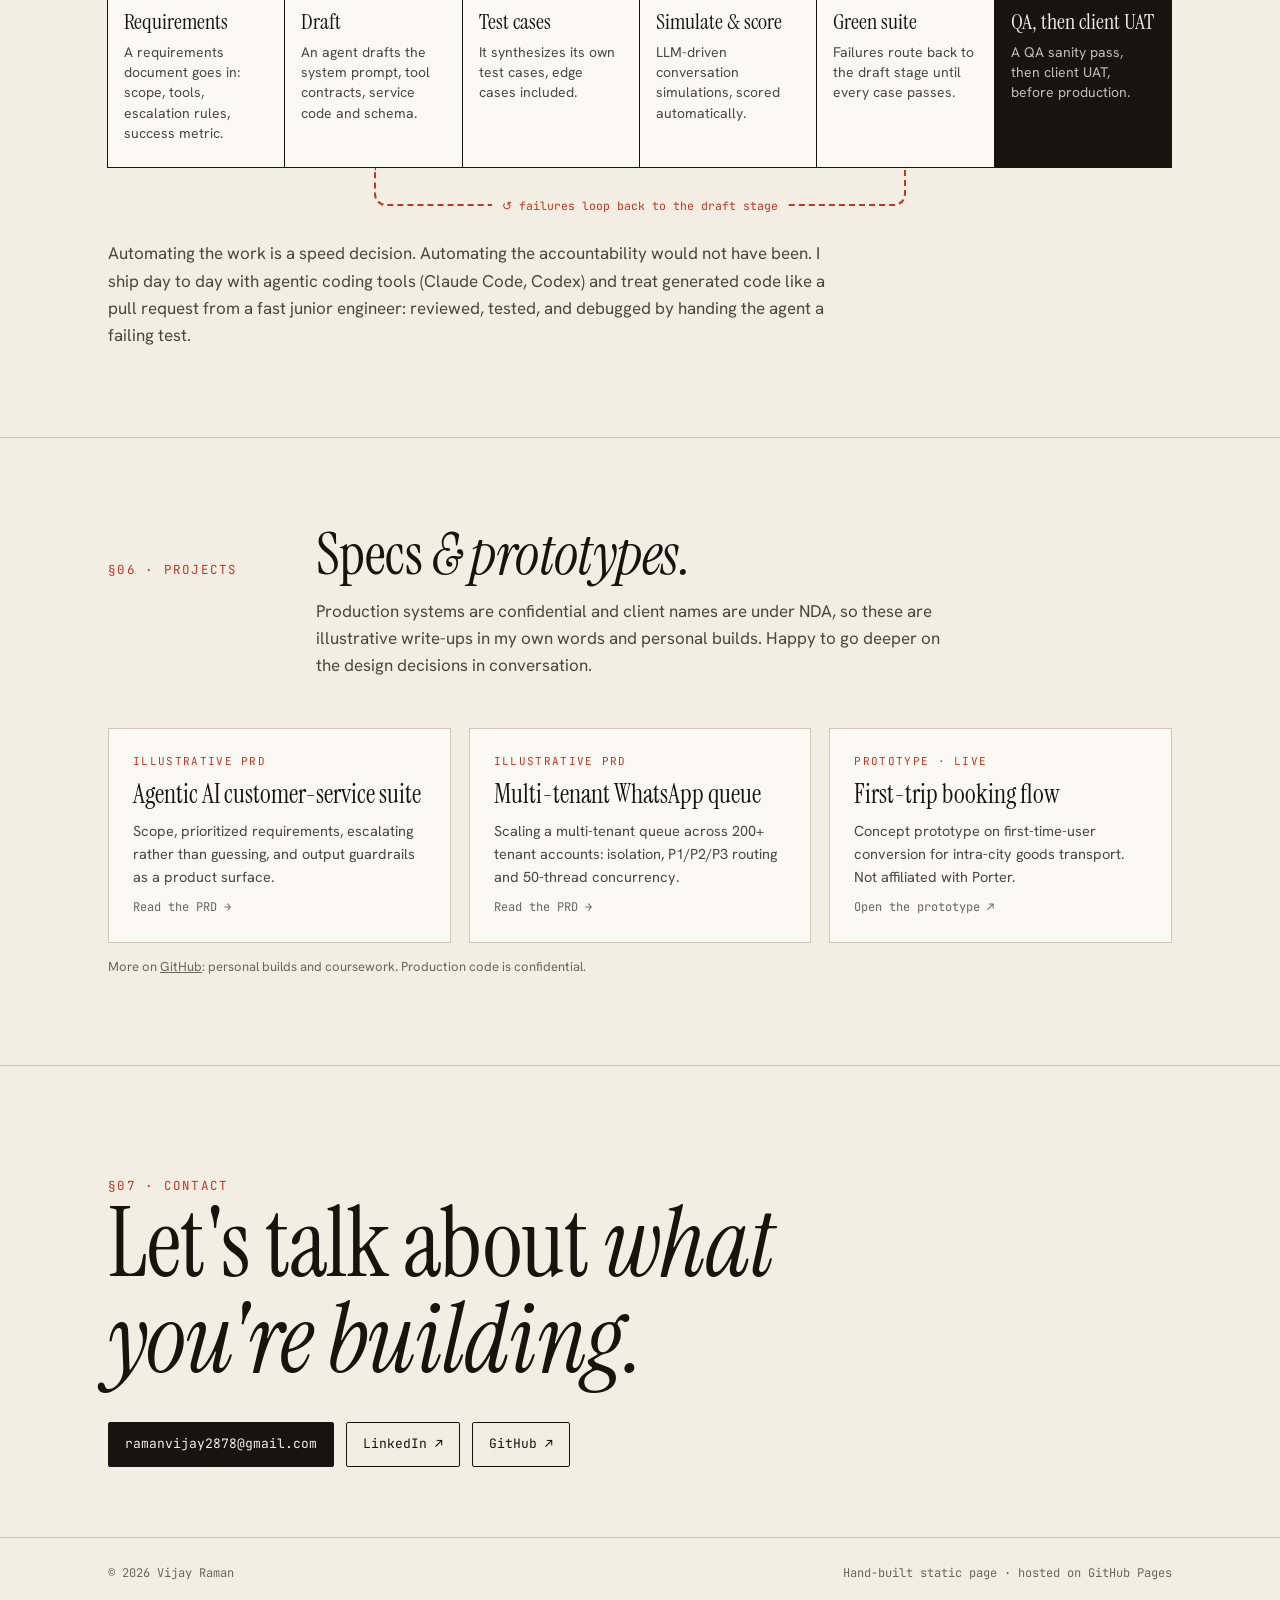
==== commit d5084897: "Round 2 audit fixes: match deployment wording to resume, rename duplicate Skills label Co-Authored-B" ====
--- a/index.html
+++ b/index.html
@@ -269,7 +269,7 @@
         <div class="when">JAN 2024 – PRESENT<br>Rezo.AI · Noida</div>
         <div>
           <h3>AI Platform: voice agents, end to end</h3>
-          <p>Single technical owner on 15+ production voice-agent deployments for 5 enterprise clients, from discovery through UAT, go-live and post-launch tuning. Built the streaming STT → LLM → TTS pipeline (barge-in, turn-taking, under 500 ms transcript → first audio) and specified the self-serve builder that cut time to value from about 2 weeks to hours.</p>
+          <p>Single technical owner on 15+ production agent deployments for 5 enterprise clients, from discovery through UAT, go-live and post-launch tuning. Built the streaming STT → LLM → TTS pipeline (barge-in, turn-taking, under 500 ms transcript → first audio) and specified the self-serve builder that cut time to value from about 2 weeks to hours.</p>
           <div class="chips"><span class="chip">Azure OpenAI</span><span class="chip">RAG</span><span class="chip">Evals</span><span class="chip">Streaming voice</span><span class="chip">TTS: OpenAI · Azure · ElevenLabs · Google</span><span class="chip">Java · Spring</span></div>
         </div>
       </div>
@@ -318,7 +318,7 @@
       </div>
     </div>
     <div class="stack rv">
-      <h3>Skills</h3>
+      <h3>Toolkit</h3>
       <div class="chips">
         <span class="chip">Voice AI</span><span class="chip">Conversational AI · CCaaS</span><span class="chip">Streaming STT → LLM → TTS</span><span class="chip">LLM tool calling</span><span class="chip">Multi-agent orchestration</span><span class="chip">RAG</span><span class="chip">LLM-as-judge evals</span><span class="chip">Prompt engineering</span><span class="chip">Java 17 · Spring Boot</span><span class="chip">RabbitMQ · Kafka</span><span class="chip">MySQL · PostgreSQL</span><span class="chip">Docker · AWS · Azure</span><span class="chip">React · TypeScript</span><span class="chip">MCP</span><span class="chip">PRDs · UAT</span><span class="chip">Client-facing delivery</span>
       </div>
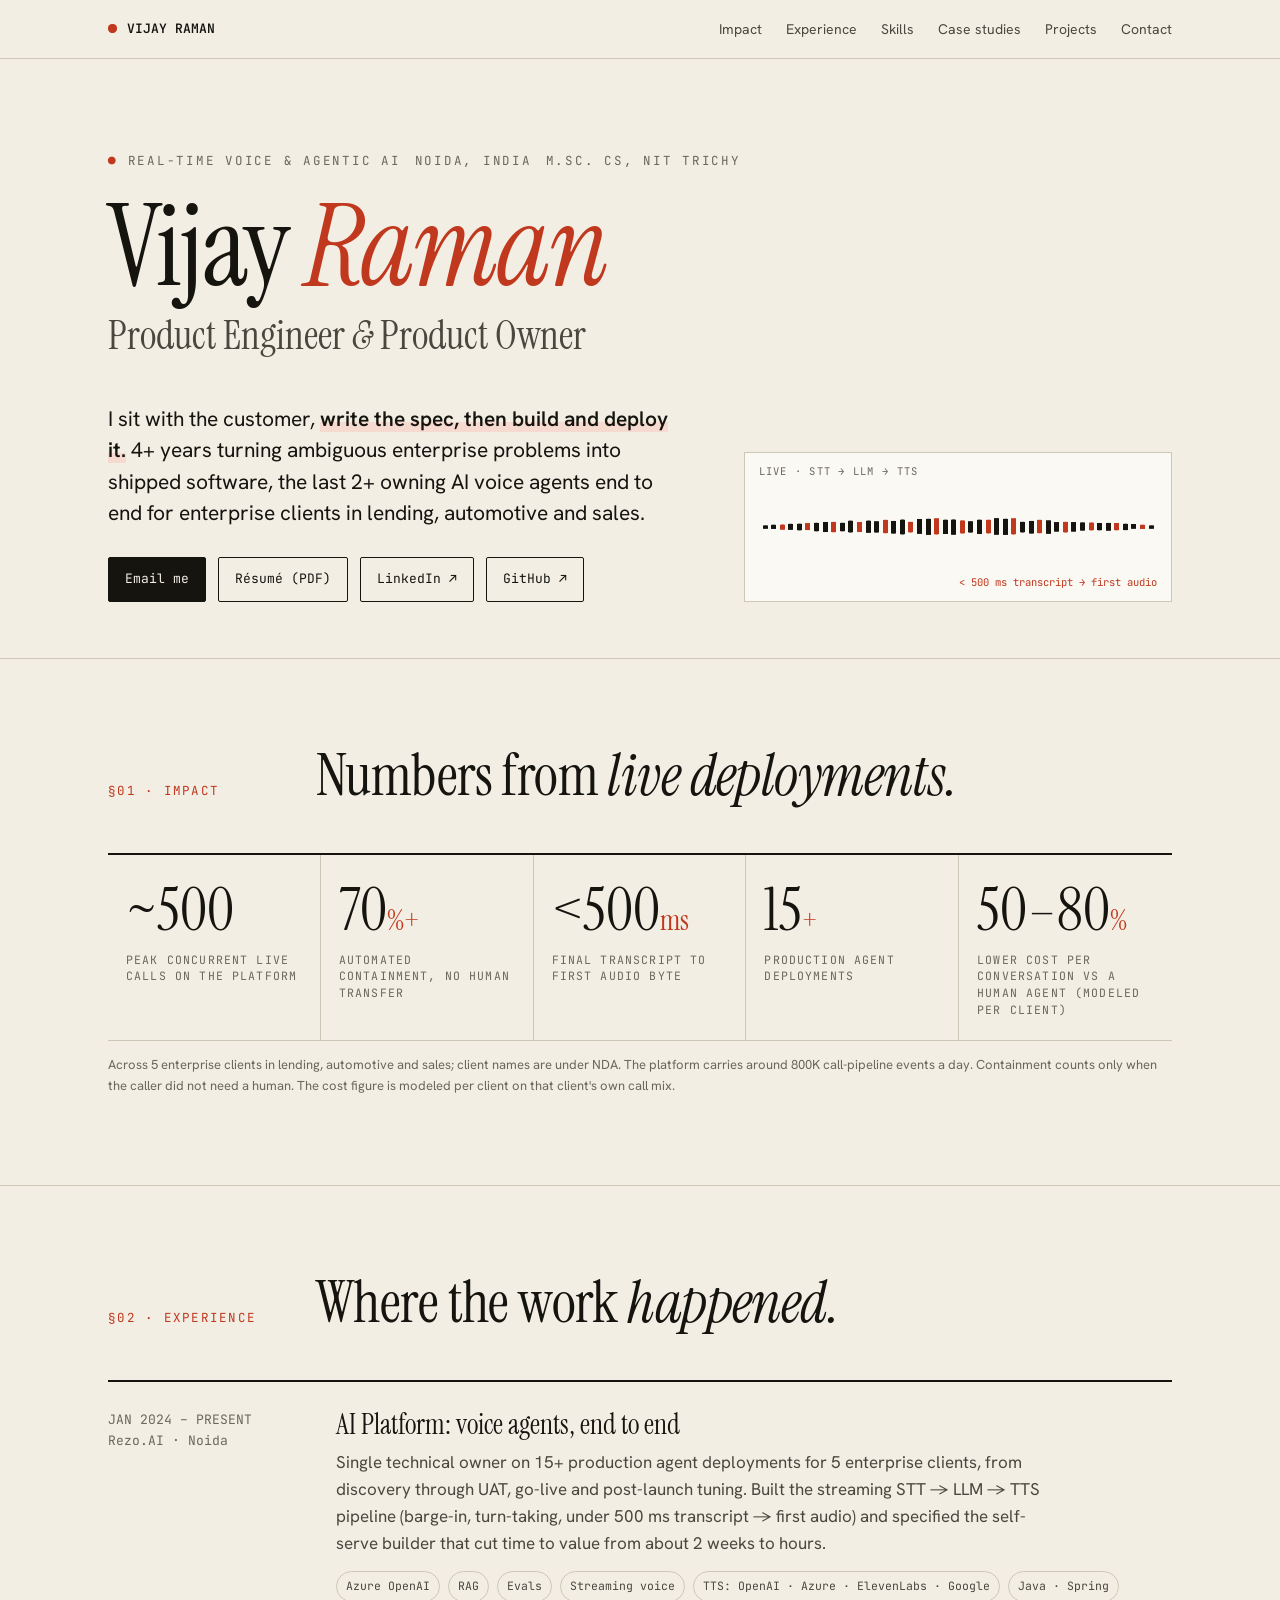
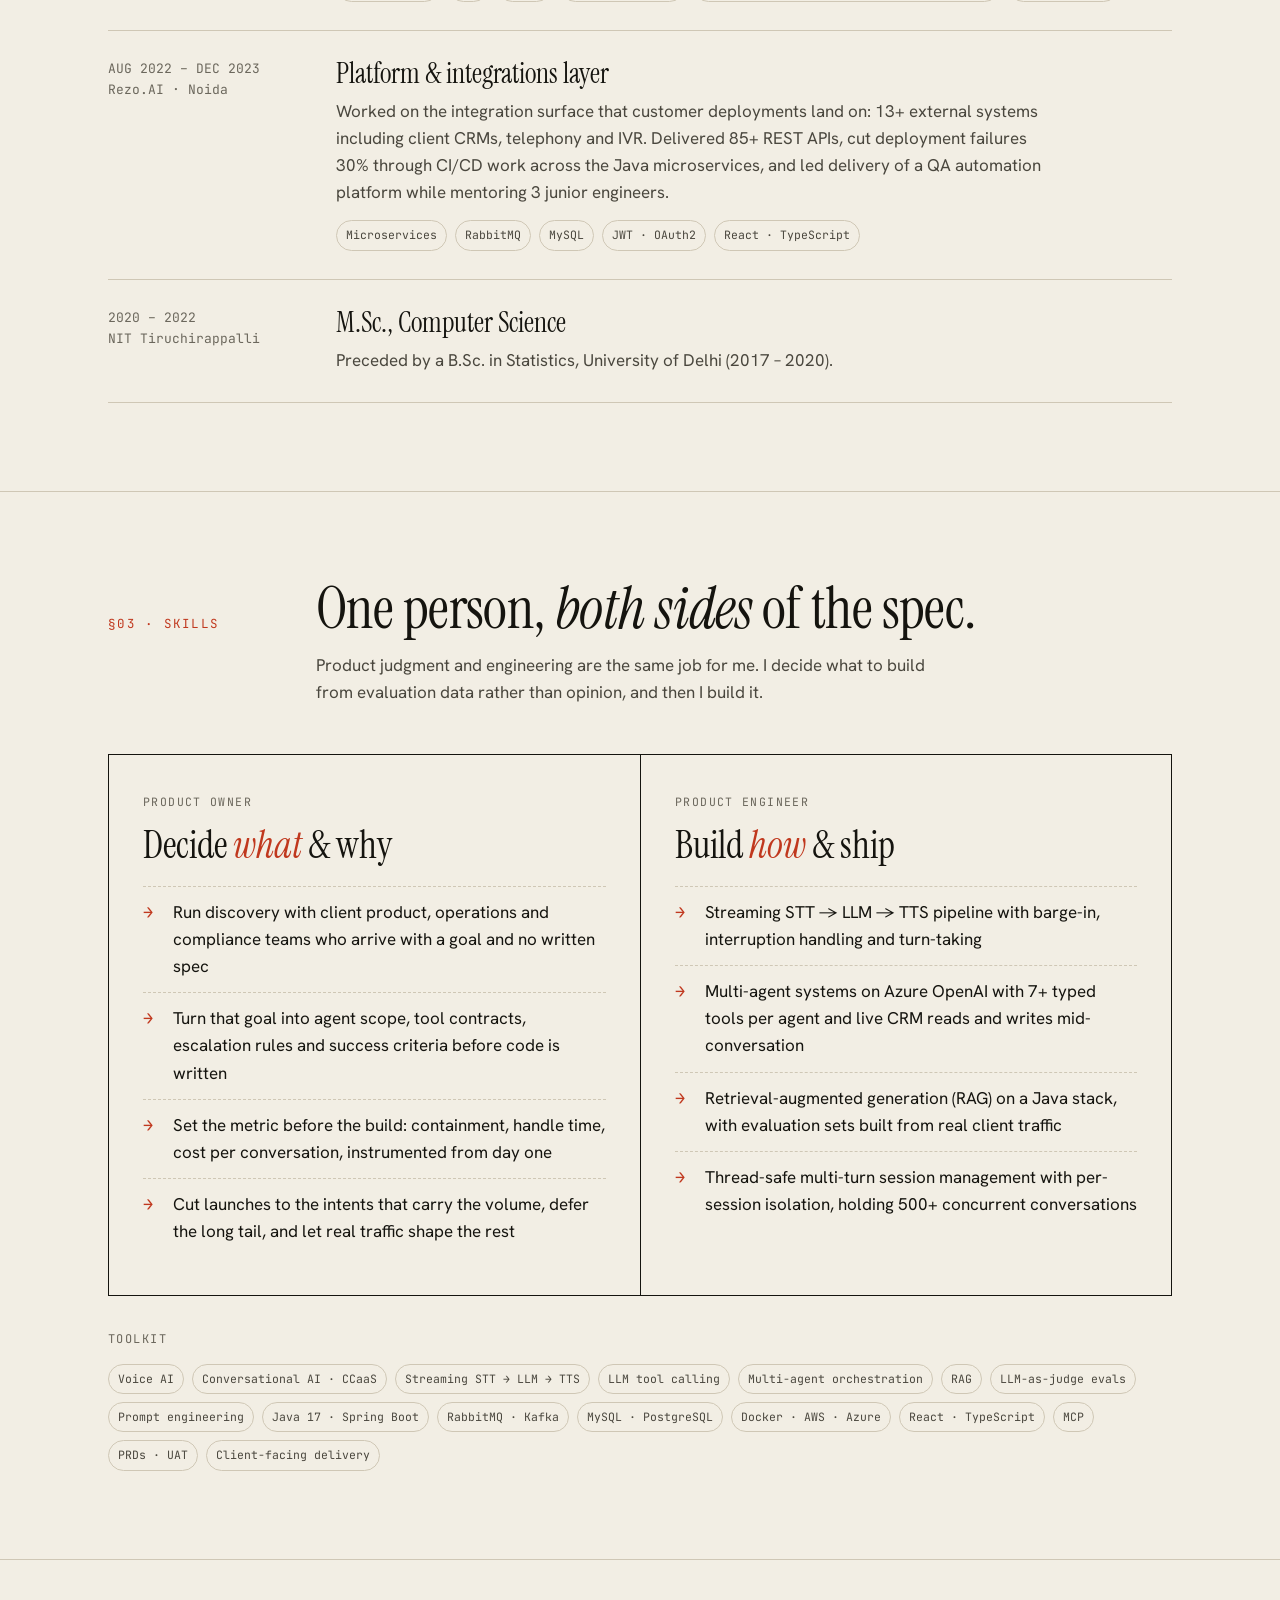
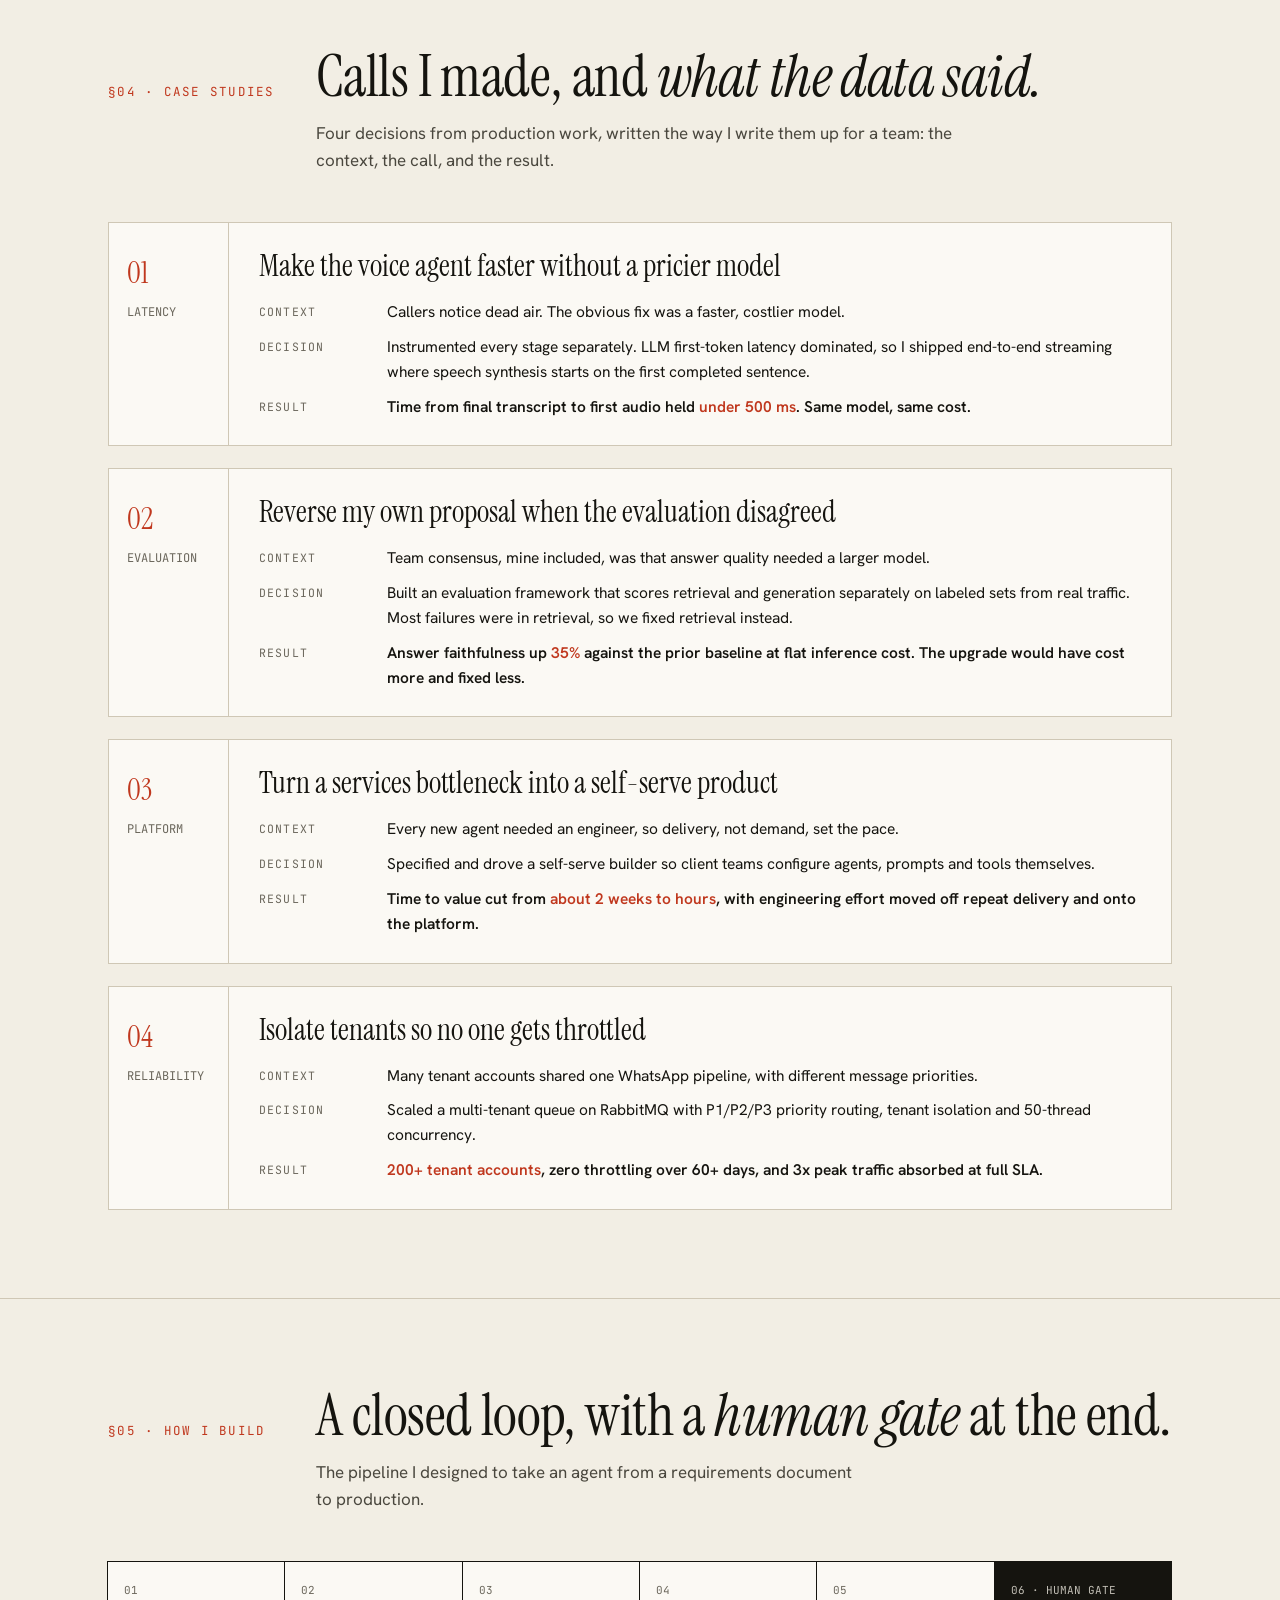
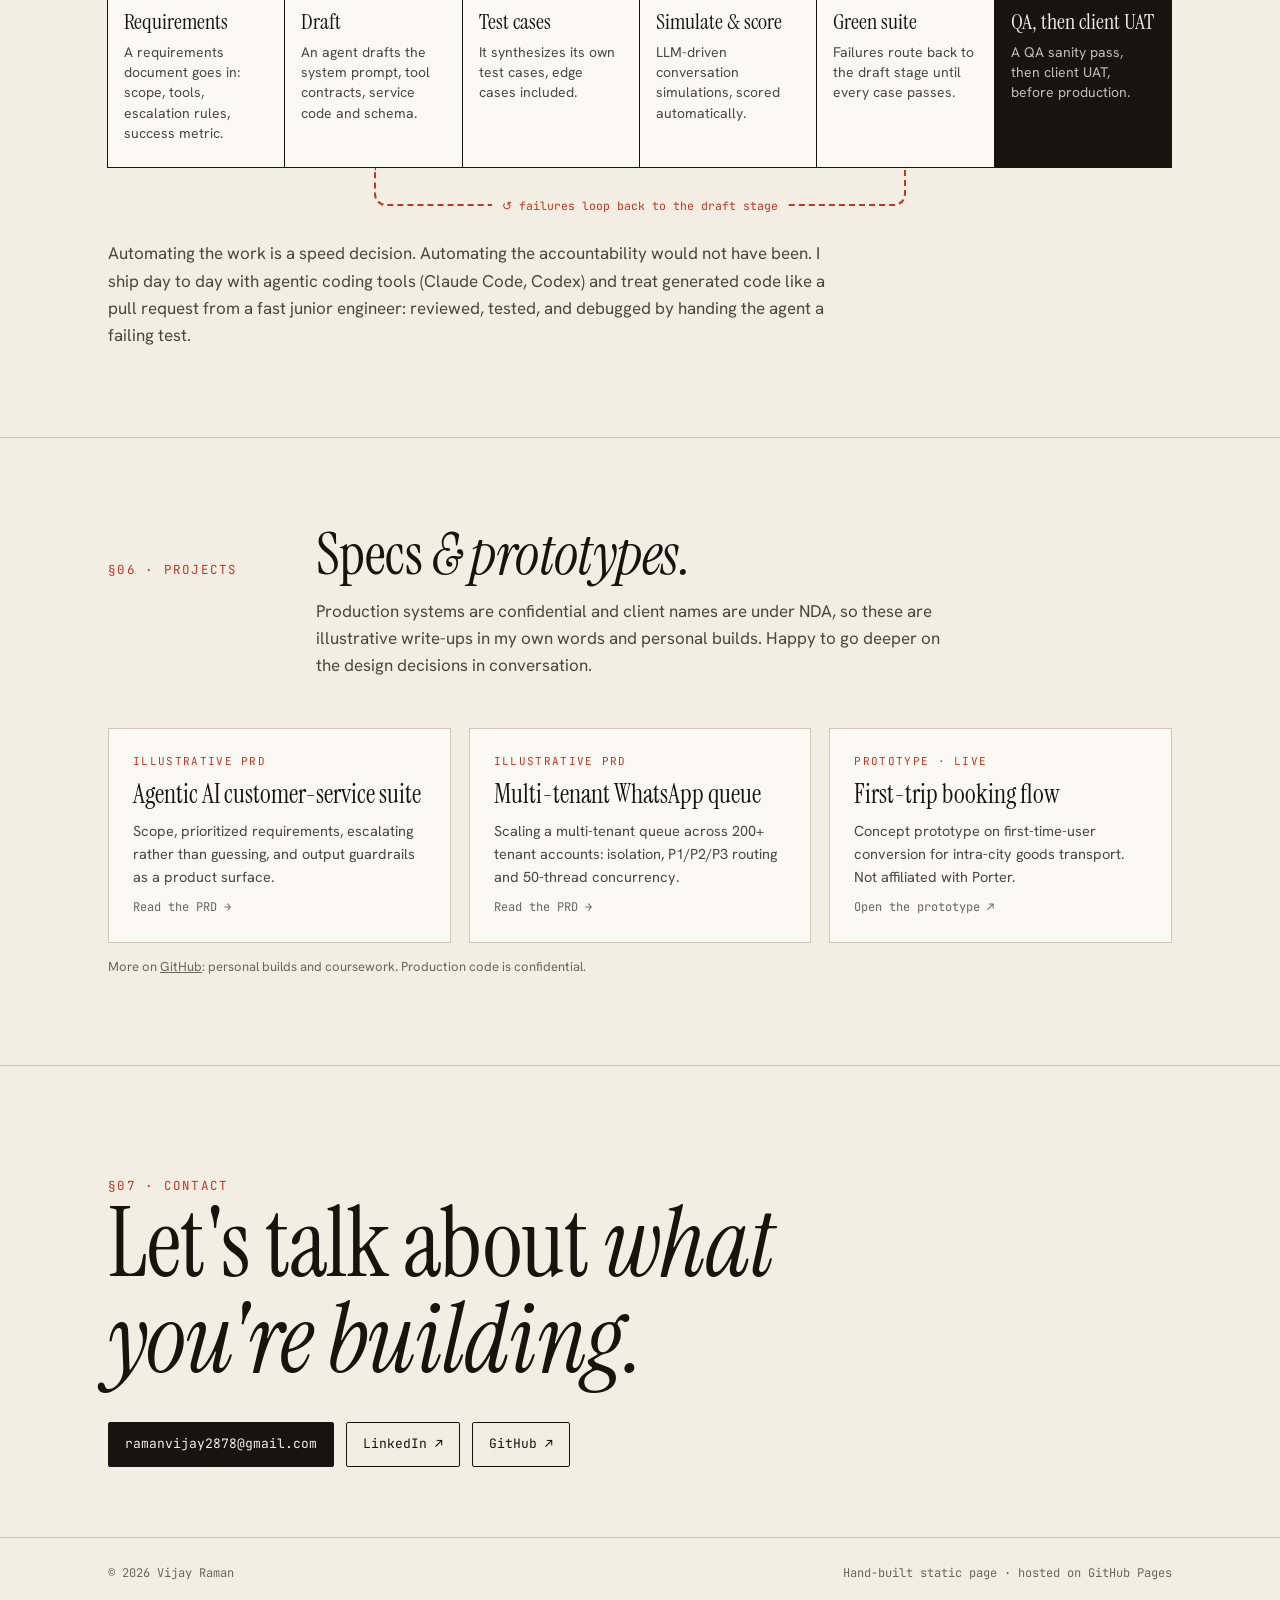
==== commit 2ee91568: "Performance and discoverability: async fonts, composited animations, share card, structured data, si" ====
--- a/index.html
+++ b/index.html
@@ -11,12 +11,42 @@
 <meta property="og:description" content="I sit with the customer, write the spec, then build and deploy it. Real-time voice and agentic AI.">
 <meta property="og:type" content="website">
 <meta property="og:url" content="https://vijayraman1998.github.io/">
-<meta name="twitter:card" content="summary">
+<meta property="og:image" content="https://vijayraman1998.github.io/og.png">
+<meta property="og:image:width" content="1200">
+<meta property="og:image:height" content="630">
+<meta property="og:image:alt" content="Vijay Raman, Product Engineer and Product Owner, real-time voice and agentic AI">
+<meta name="twitter:card" content="summary_large_image">
+<meta name="twitter:image" content="https://vijayraman1998.github.io/og.png">
+<script type="application/ld+json">
+{
+  "@context": "https://schema.org",
+  "@type": "ProfilePage",
+  "url": "https://vijayraman1998.github.io/",
+  "mainEntity": {
+    "@type": "Person",
+    "name": "Vijay Raman",
+    "jobTitle": "Product Engineer & Product Owner",
+    "description": "Builds real-time voice and agentic AI products end to end: customer discovery, specification, build, deployment and iteration on live traffic.",
+    "url": "https://vijayraman1998.github.io/",
+    "image": "https://vijayraman1998.github.io/og.png",
+    "email": "mailto:ramanvijay2878@gmail.com",
+    "address": {"@type": "PostalAddress", "addressLocality": "Noida", "addressCountry": "IN"},
+    "alumniOf": [
+      {"@type": "CollegeOrUniversity", "name": "National Institute of Technology Tiruchirappalli"},
+      {"@type": "CollegeOrUniversity", "name": "University of Delhi"}
+    ],
+    "knowsAbout": ["Voice AI", "Conversational AI", "Agentic AI", "Multi-agent orchestration", "LLM tool calling", "Retrieval-augmented generation", "LLM evaluation", "Streaming speech-to-text and text-to-speech", "Product management", "Java", "Spring Boot", "Model Context Protocol"],
+    "sameAs": ["https://www.linkedin.com/in/vijay-raman-a6b947178/", "https://github.com/Vijayraman1998"]
+  }
+}
+</script>
 <link rel="icon" href="data:image/svg+xml,%3Csvg%20xmlns='http://www.w3.org/2000/svg'%20viewBox='0%200%2016%2016'%3E%3Ccircle%20cx='8'%20cy='8'%20r='6'%20fill='%23E2462B'/%3E%3C/svg%3E">
 <script>document.documentElement.classList.add('js')</script>
 <link rel="preconnect" href="https://fonts.googleapis.com">
 <link rel="preconnect" href="https://fonts.gstatic.com" crossorigin>
-<link href="https://fonts.googleapis.com/css2?family=Instrument+Serif:ital@0;1&family=Hanken+Grotesk:wght@400;600&family=JetBrains+Mono:wght@400;600&display=swap" rel="stylesheet">
+<link rel="preload" as="style" href="https://fonts.googleapis.com/css2?family=Instrument+Serif:ital@0;1&family=Hanken+Grotesk:wght@400;600&family=JetBrains+Mono:wght@400;600&display=swap">
+<link href="https://fonts.googleapis.com/css2?family=Instrument+Serif:ital@0;1&family=Hanken+Grotesk:wght@400;600&family=JetBrains+Mono:wght@400;600&display=swap" rel="stylesheet" media="print" onload="this.media='all'">
+<noscript><link href="https://fonts.googleapis.com/css2?family=Instrument+Serif:ital@0;1&family=Hanken+Grotesk:wght@400;600&family=JetBrains+Mono:wght@400;600&display=swap" rel="stylesheet"></noscript>
 <style>
   :root{
     --paper:#F2EEE4; --paper-2:#E9E3D6; --ink:#15140F; --ink-2:#4A473E; --ink-3:#6B675C;
@@ -49,8 +79,9 @@
   nav{position:sticky;top:0;z-index:5;background:var(--paper);background:color-mix(in srgb,var(--paper) 88%,transparent);-webkit-backdrop-filter:blur(8px);backdrop-filter:blur(8px);border-bottom:1px solid var(--rule)}
   nav .wrap{display:flex;align-items:center;justify-content:space-between;height:58px}
   .mark{font-family:var(--mono);font-size:13px;font-weight:600;text-decoration:none;display:flex;align-items:center;gap:10px;white-space:nowrap}
-  .dot{width:9px;height:9px;border-radius:50%;background:var(--signal);animation:pulse 2.4s infinite}
-  @keyframes pulse{0%{box-shadow:0 0 0 0 color-mix(in srgb,var(--signal) 60%,transparent)}70%{box-shadow:0 0 0 9px transparent}100%{box-shadow:0 0 0 0 transparent}}
+  .dot{width:9px;height:9px;border-radius:50%;background:var(--signal);position:relative}
+  .dot::after{content:"";position:absolute;inset:0;border-radius:50%;background:var(--signal);opacity:.6;animation:pulse 2.4s infinite}
+  @keyframes pulse{0%{transform:scale(1);opacity:.6}70%{transform:scale(3);opacity:0}100%{transform:scale(3);opacity:0}}
   nav ul{display:flex;gap:24px;list-style:none;font-size:14px}
   nav ul a{text-decoration:none;color:var(--ink-2)}
   nav ul a:hover{color:var(--signal)}
@@ -77,9 +108,10 @@
   .wave{height:150px;display:flex;align-items:center;gap:4px;padding:18px;border:1px solid var(--rule);background:var(--card);position:relative}
   .wave::before{content:"LIVE · STT → LLM → TTS";position:absolute;top:10px;left:14px;font-family:var(--mono);font-size:10.5px;letter-spacing:.12em;color:var(--ink-3)}
   .wave::after{content:"< 500 ms transcript → first audio";position:absolute;bottom:10px;right:14px;font-family:var(--mono);font-size:10.5px;color:var(--signal)}
-  .wave i{flex:1;background:var(--ink);border-radius:2px;height:12%;animation:talk 1.6s ease-in-out infinite;transform-origin:center}
+  .wave i{flex:1;background:var(--ink);border-radius:2px;height:var(--h,60%);transform:scaleY(.18);animation:talk 1.6s ease-in-out infinite;transform-origin:center;will-change:transform}
+  .wave.paused i{animation-play-state:paused}
   .wave i:nth-child(3n){background:var(--signal)}
-  @keyframes talk{0%,100%{height:10%}50%{height:var(--h,60%)}}
+  @keyframes talk{0%,100%{transform:scaleY(.18)}50%{transform:scaleY(1)}}
 
   /* sections */
   section{padding:88px 0;border-bottom:1px solid var(--rule)}
@@ -171,7 +203,7 @@
     *{animation:none!important;transition:none!important}
     html{scroll-behavior:auto}
     .js .rv{opacity:1!important;transform:none!important}
-    .wave i{height:var(--h,40%)}
+    .wave i{transform:none}
   }
   @media print{ .js .rv{opacity:1!important;transform:none!important} nav,.wave,.skip{display:none} body::before{display:none} }
 
@@ -446,6 +478,9 @@
     b.style.animationDuration = (1.1 + Math.random() * 0.9).toFixed(2) + 's';
     wave.appendChild(b);
   }
+  if ('IntersectionObserver' in window) {
+    new IntersectionObserver(es => wave.classList.toggle('paused', !es[0].isIntersecting)).observe(wave);
+  }
   if (!('IntersectionObserver' in window)) {
     document.documentElement.classList.remove('js');
   } else {
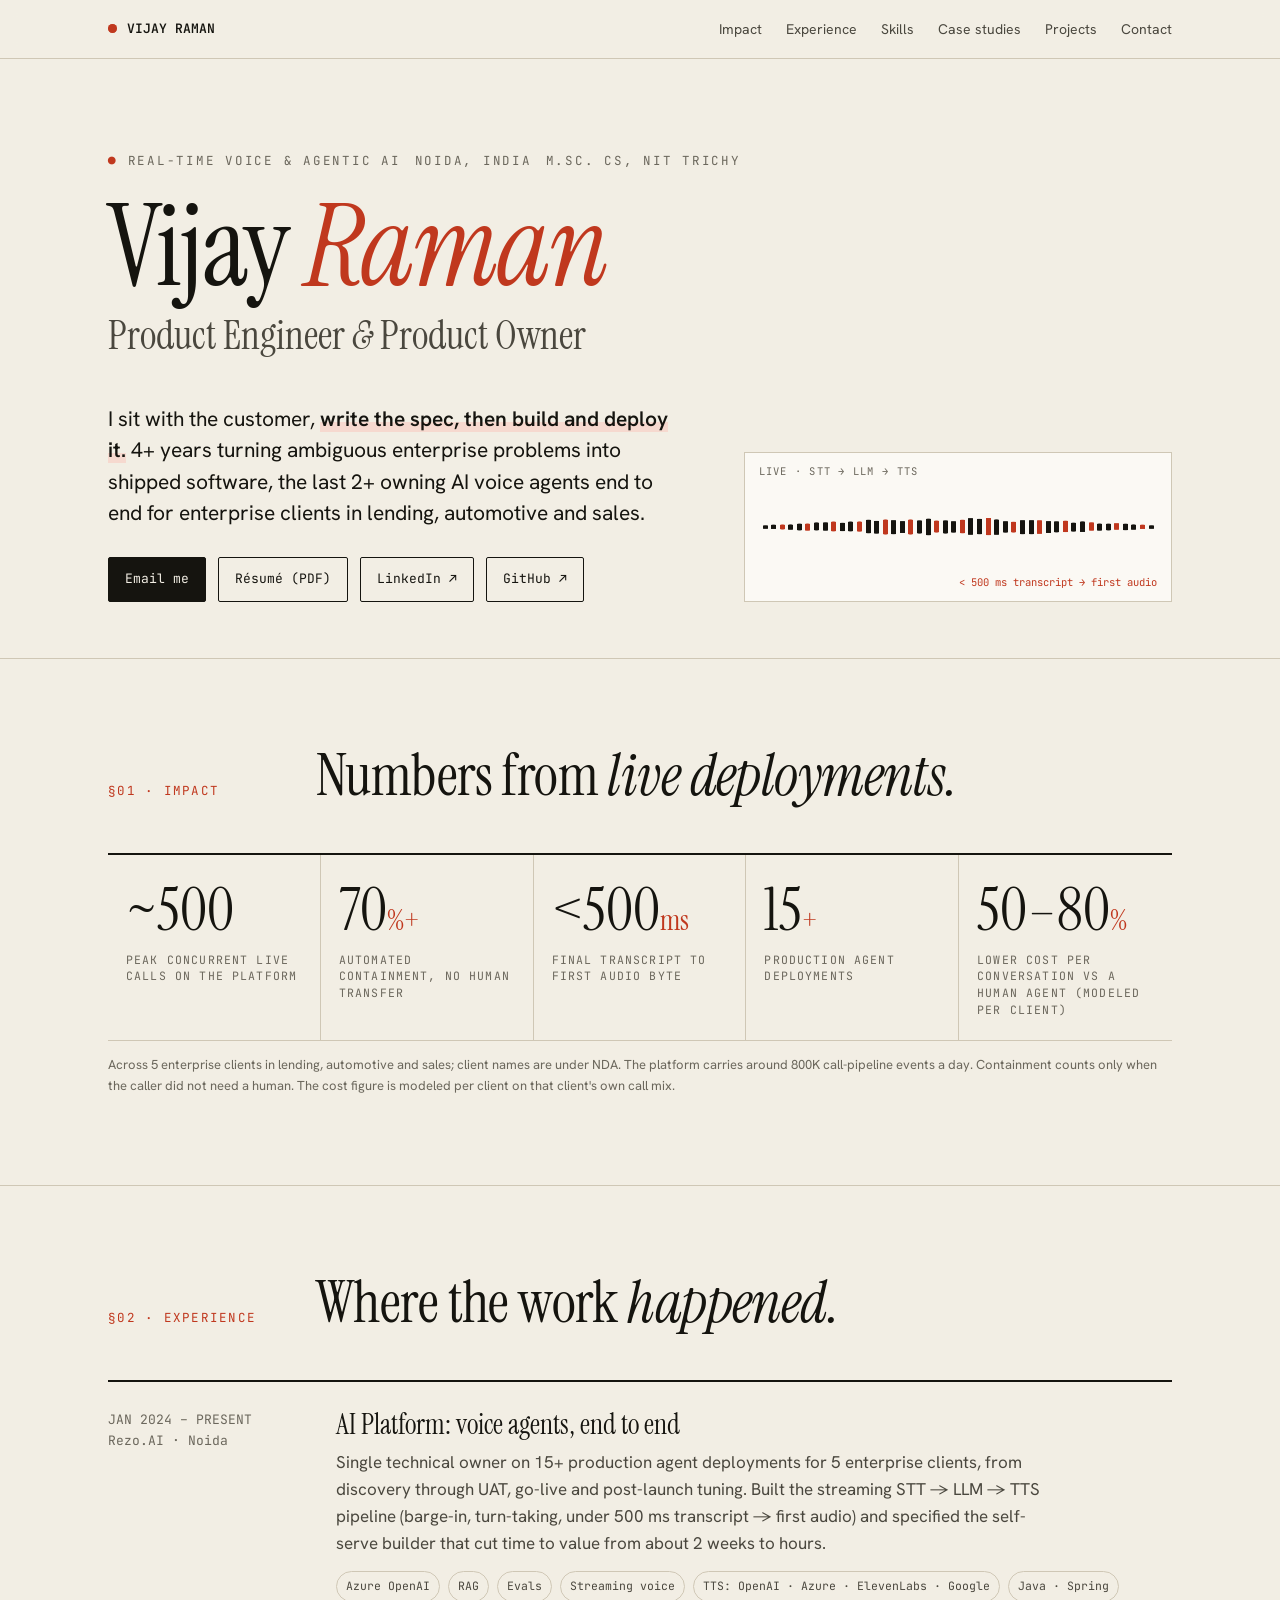
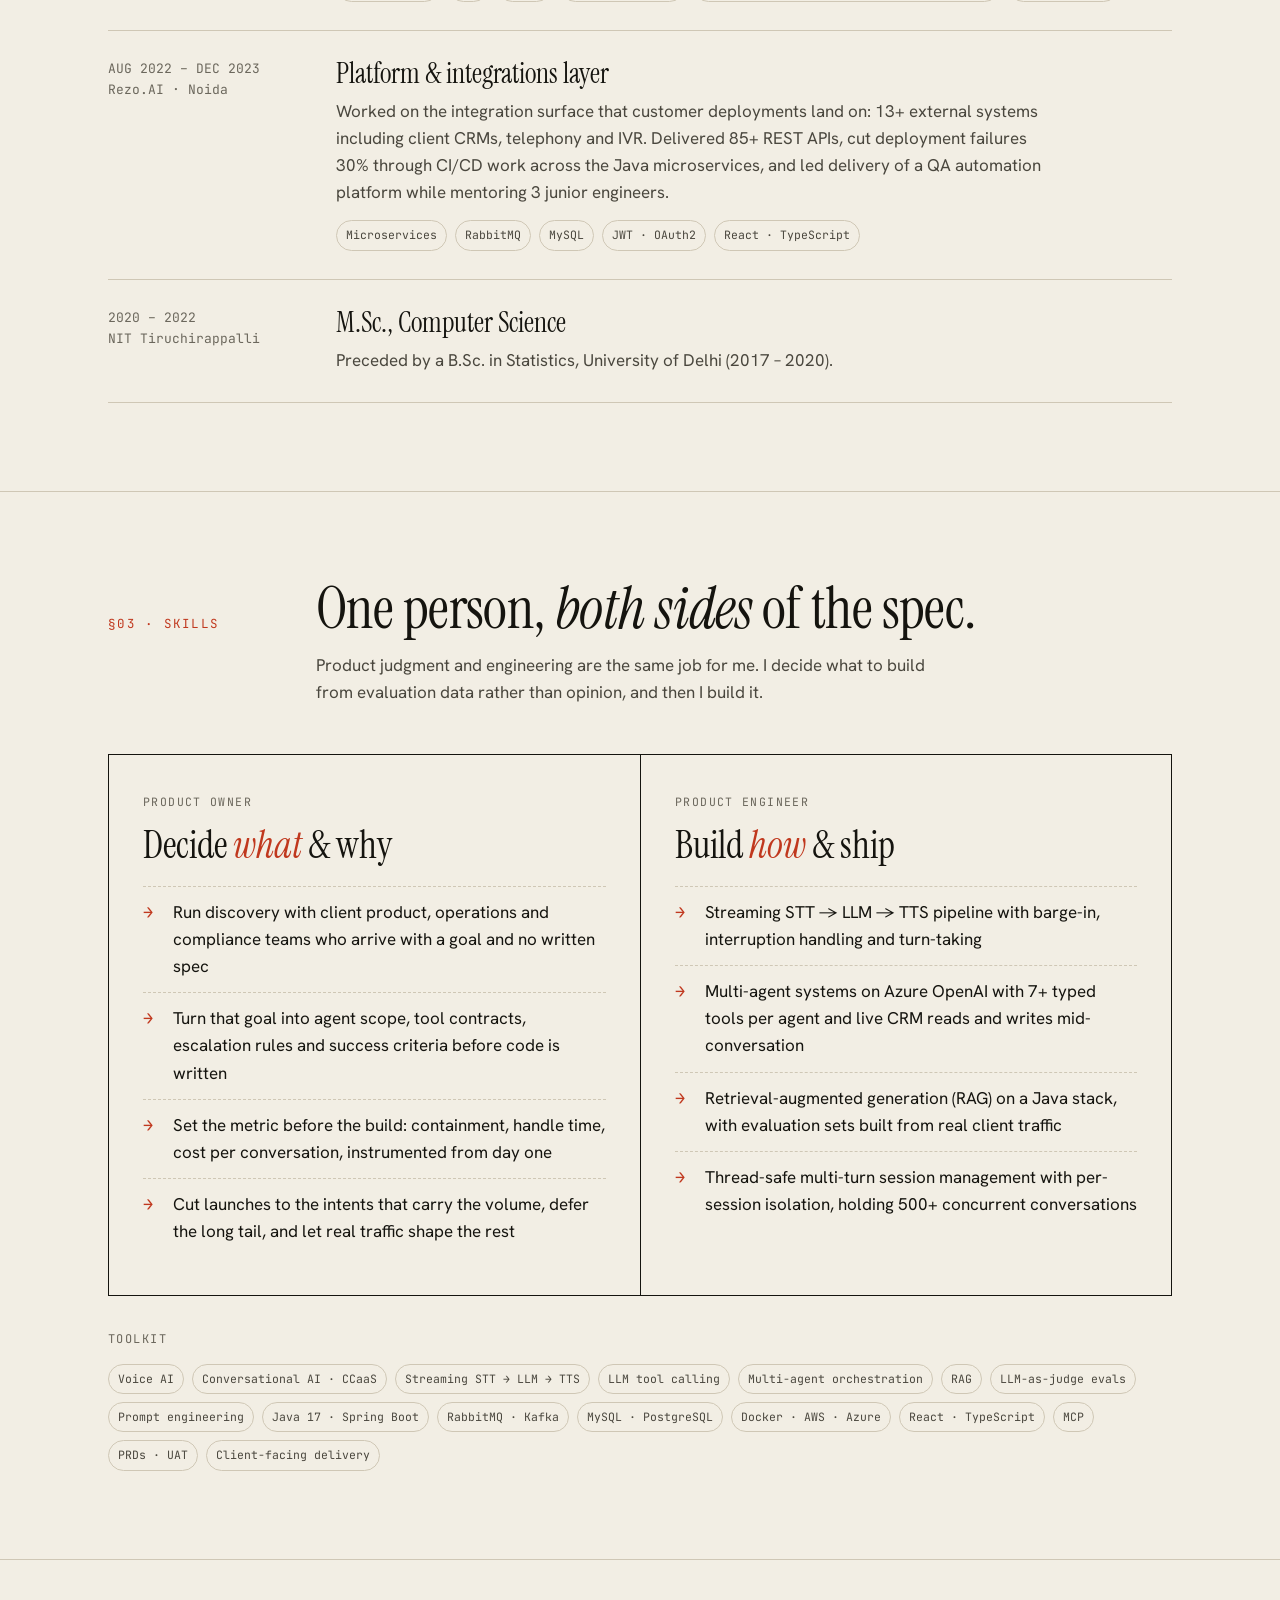
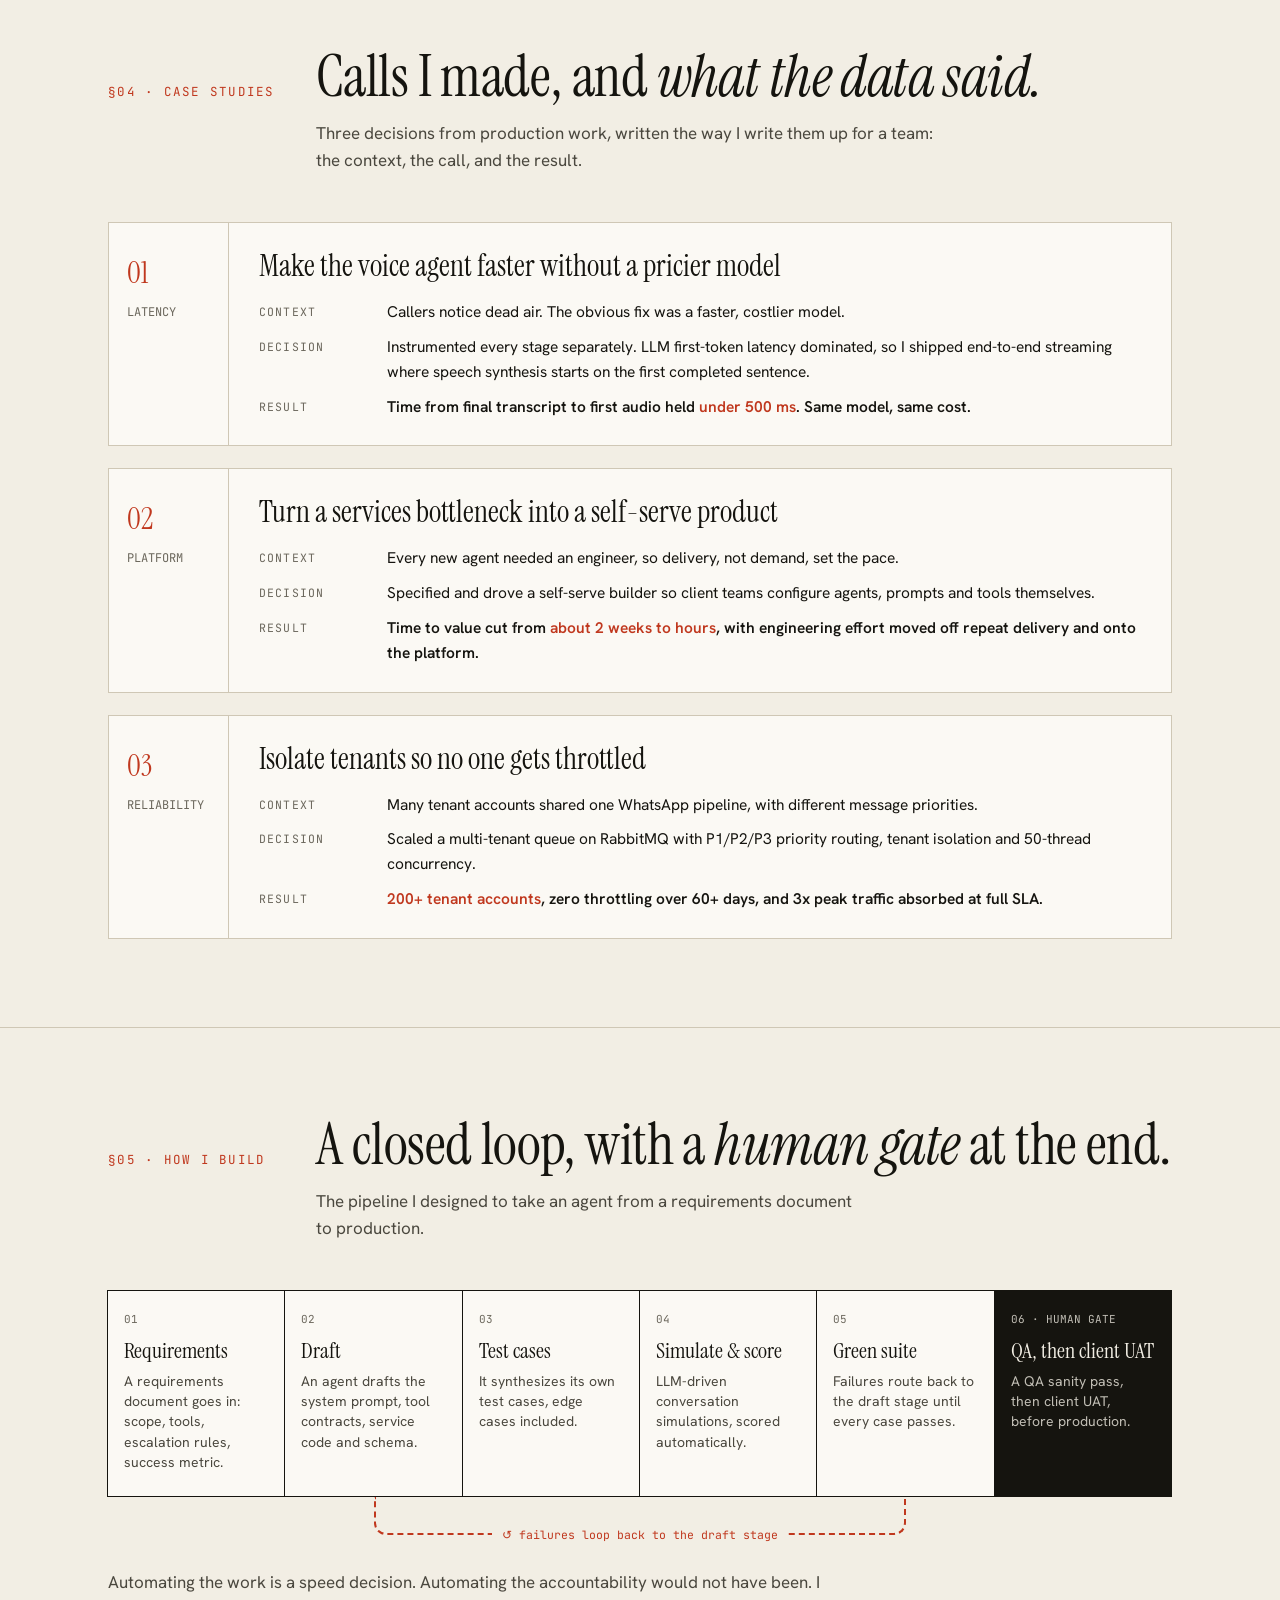
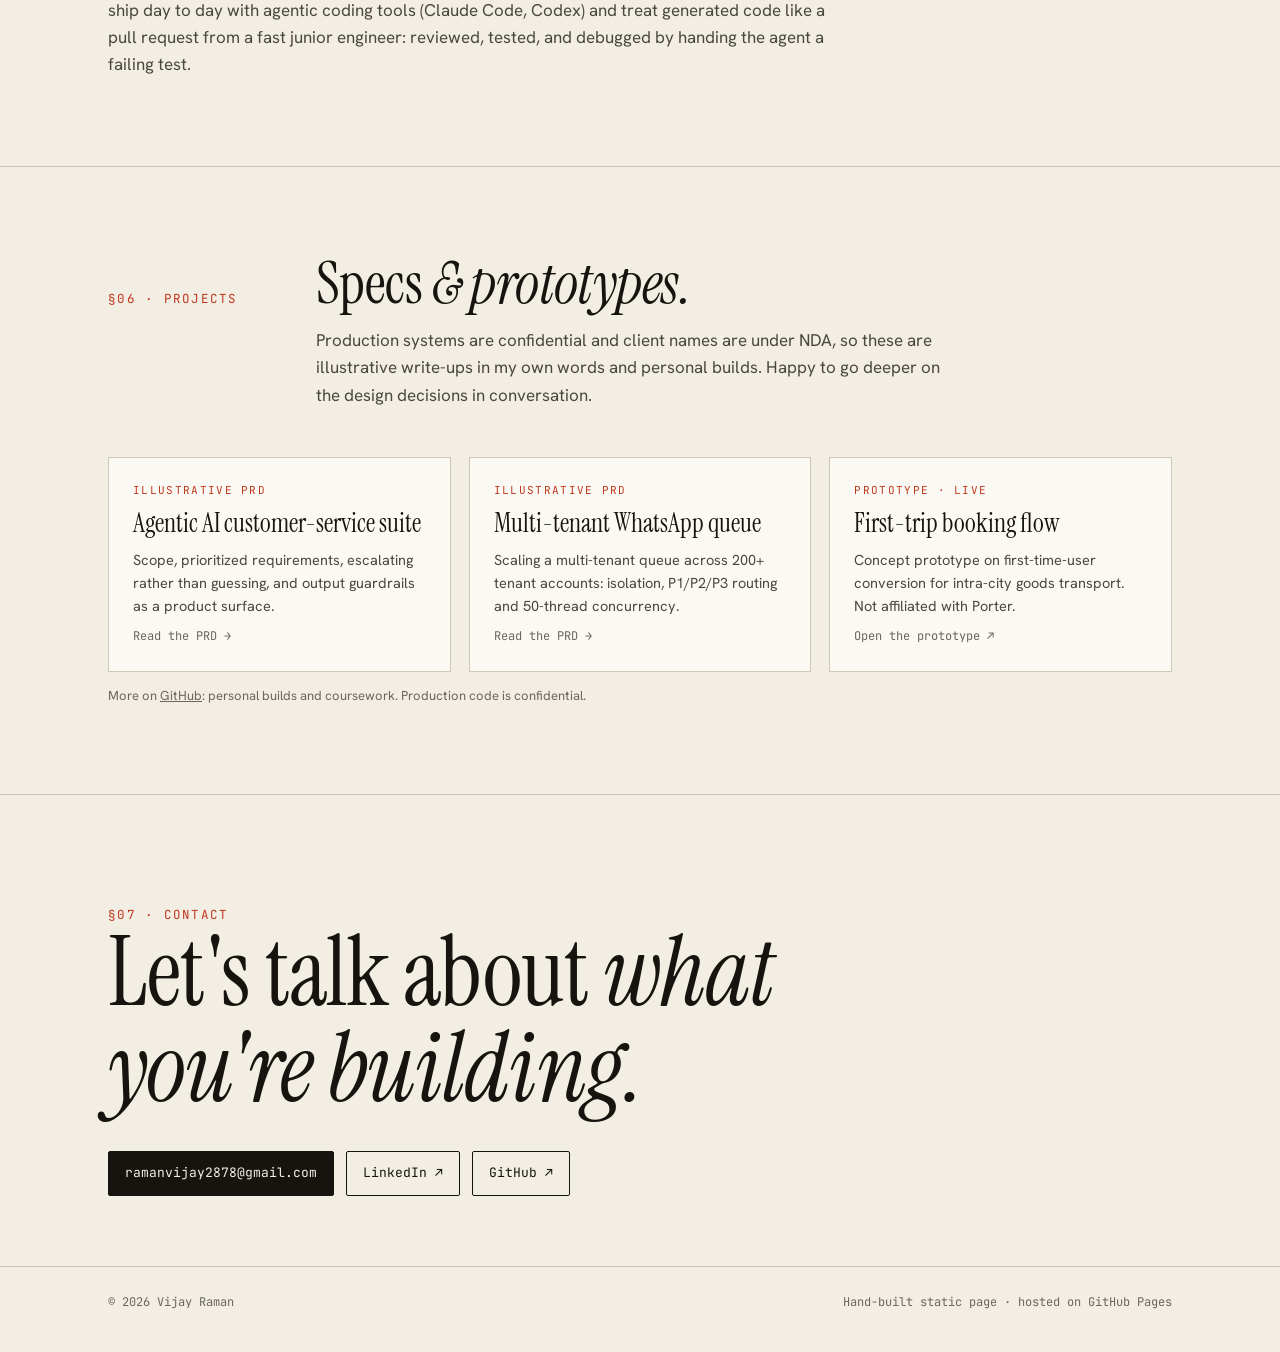
==== commit c4164bab: "Remove retrieval/faithfulness case study and +35% claim Drop the evaluation case card from Case stud" ====
--- a/index.html
+++ b/index.html
@@ -360,7 +360,7 @@
 
 <section id="decisions">
   <div class="wrap">
-    <div class="sec-head rv"><div class="sec-no">§04 · CASE STUDIES</div><div><h2>Calls I made, and <em>what the data said.</em></h2><p class="lede">Four decisions from production work, written the way I write them up for a team: the context, the call, and the result.</p></div></div>
+    <div class="sec-head rv"><div class="sec-no">§04 · CASE STUDIES</div><div><h2>Calls I made, and <em>what the data said.</em></h2><p class="lede">Three decisions from production work, written the way I write them up for a team: the context, the call, and the result.</p></div></div>
     <div class="records">
       <article class="rec rv">
         <div class="id"><b>01</b>LATENCY</div>
@@ -374,18 +374,7 @@
         </div>
       </article>
       <article class="rec rv">
-        <div class="id"><b>02</b>EVALUATION</div>
-        <div class="body">
-          <h3>Reverse my own proposal when the evaluation disagreed</h3>
-          <dl>
-            <dt>Context</dt><dd>Team consensus, mine included, was that answer quality needed a larger model.</dd>
-            <dt>Decision</dt><dd>Built an evaluation framework that scores retrieval and generation separately on labeled sets from real traffic. Most failures were in retrieval, so we fixed retrieval instead.</dd>
-            <dt>Result</dt><dd class="result">Answer faithfulness up <span>35%</span> against the prior baseline at flat inference cost. The upgrade would have cost more and fixed less.</dd>
-          </dl>
-        </div>
-      </article>
-      <article class="rec rv">
-        <div class="id"><b>03</b>PLATFORM</div>
+        <div class="id"><b>02</b>PLATFORM</div>
         <div class="body">
           <h3>Turn a services bottleneck into a self-serve product</h3>
           <dl>
@@ -396,7 +385,7 @@
         </div>
       </article>
       <article class="rec rv">
-        <div class="id"><b>04</b>RELIABILITY</div>
+        <div class="id"><b>03</b>RELIABILITY</div>
         <div class="body">
           <h3>Isolate tenants so no one gets throttled</h3>
           <dl>
